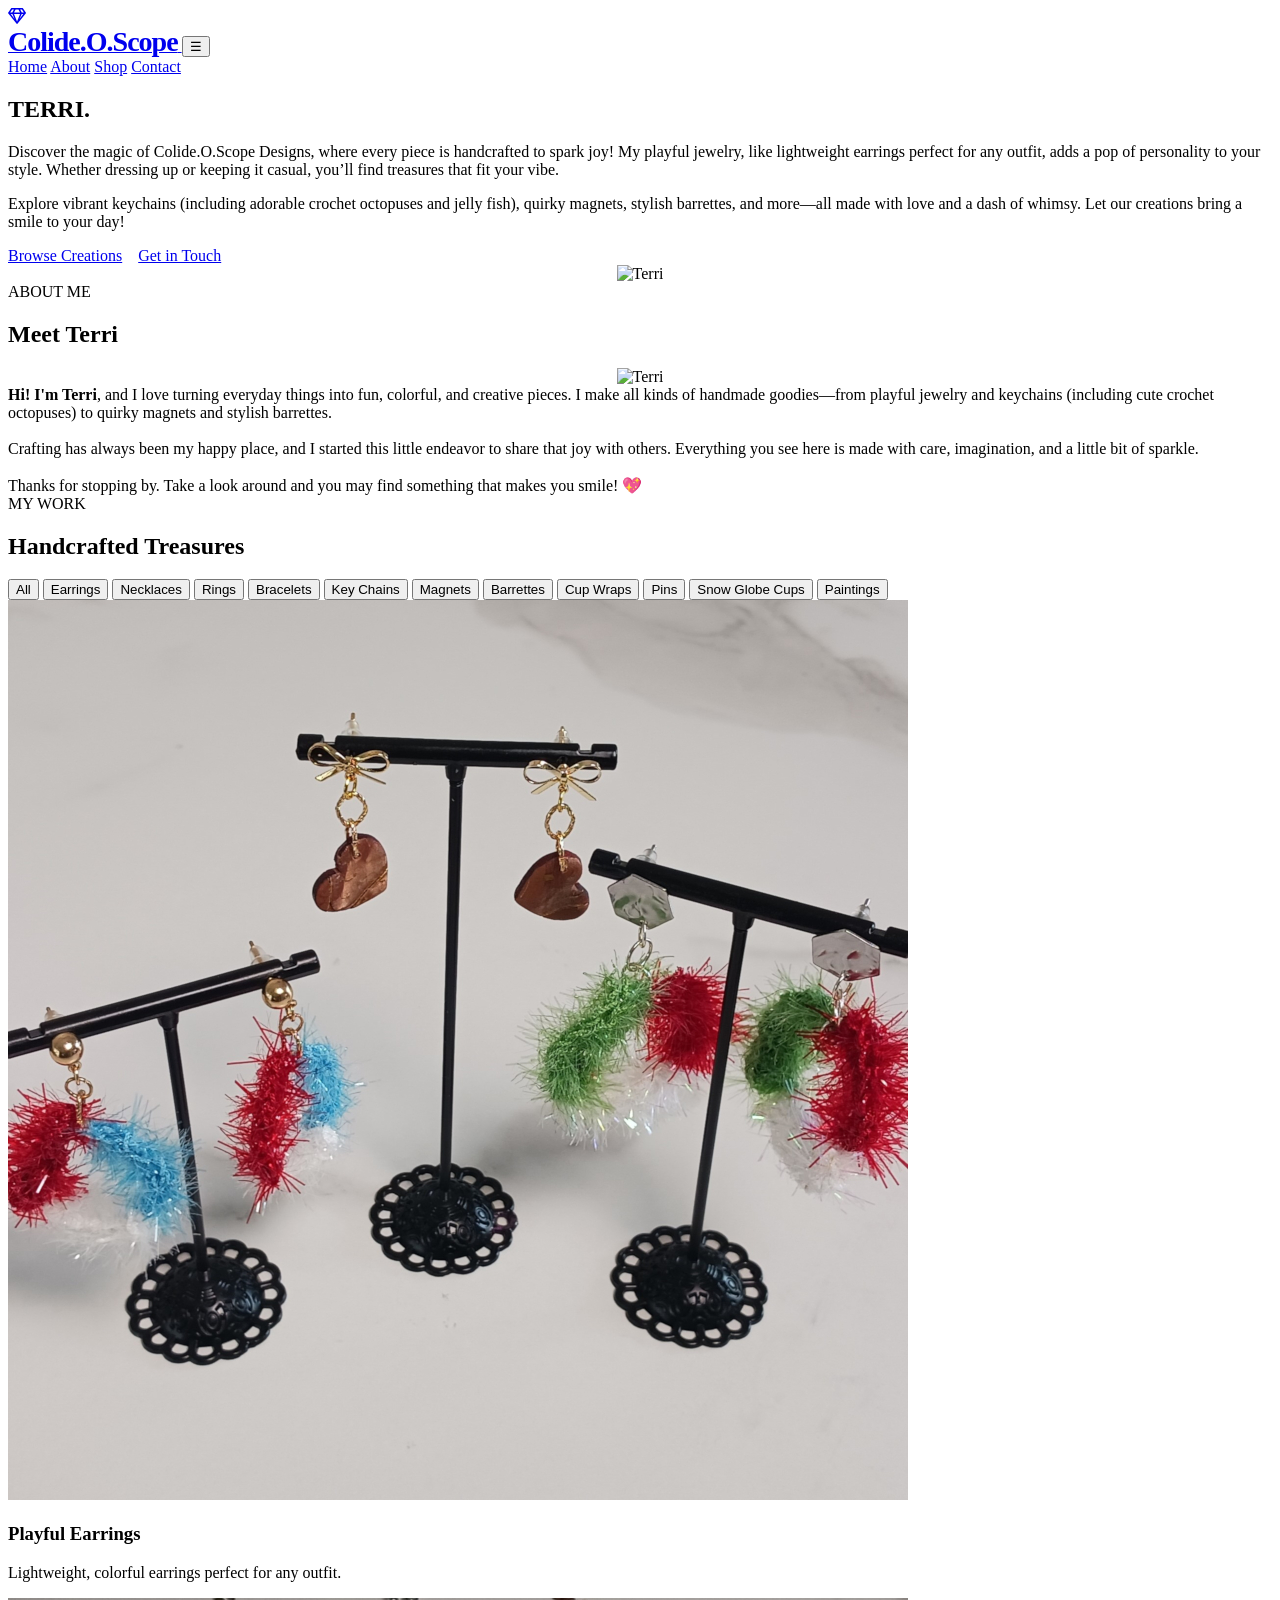
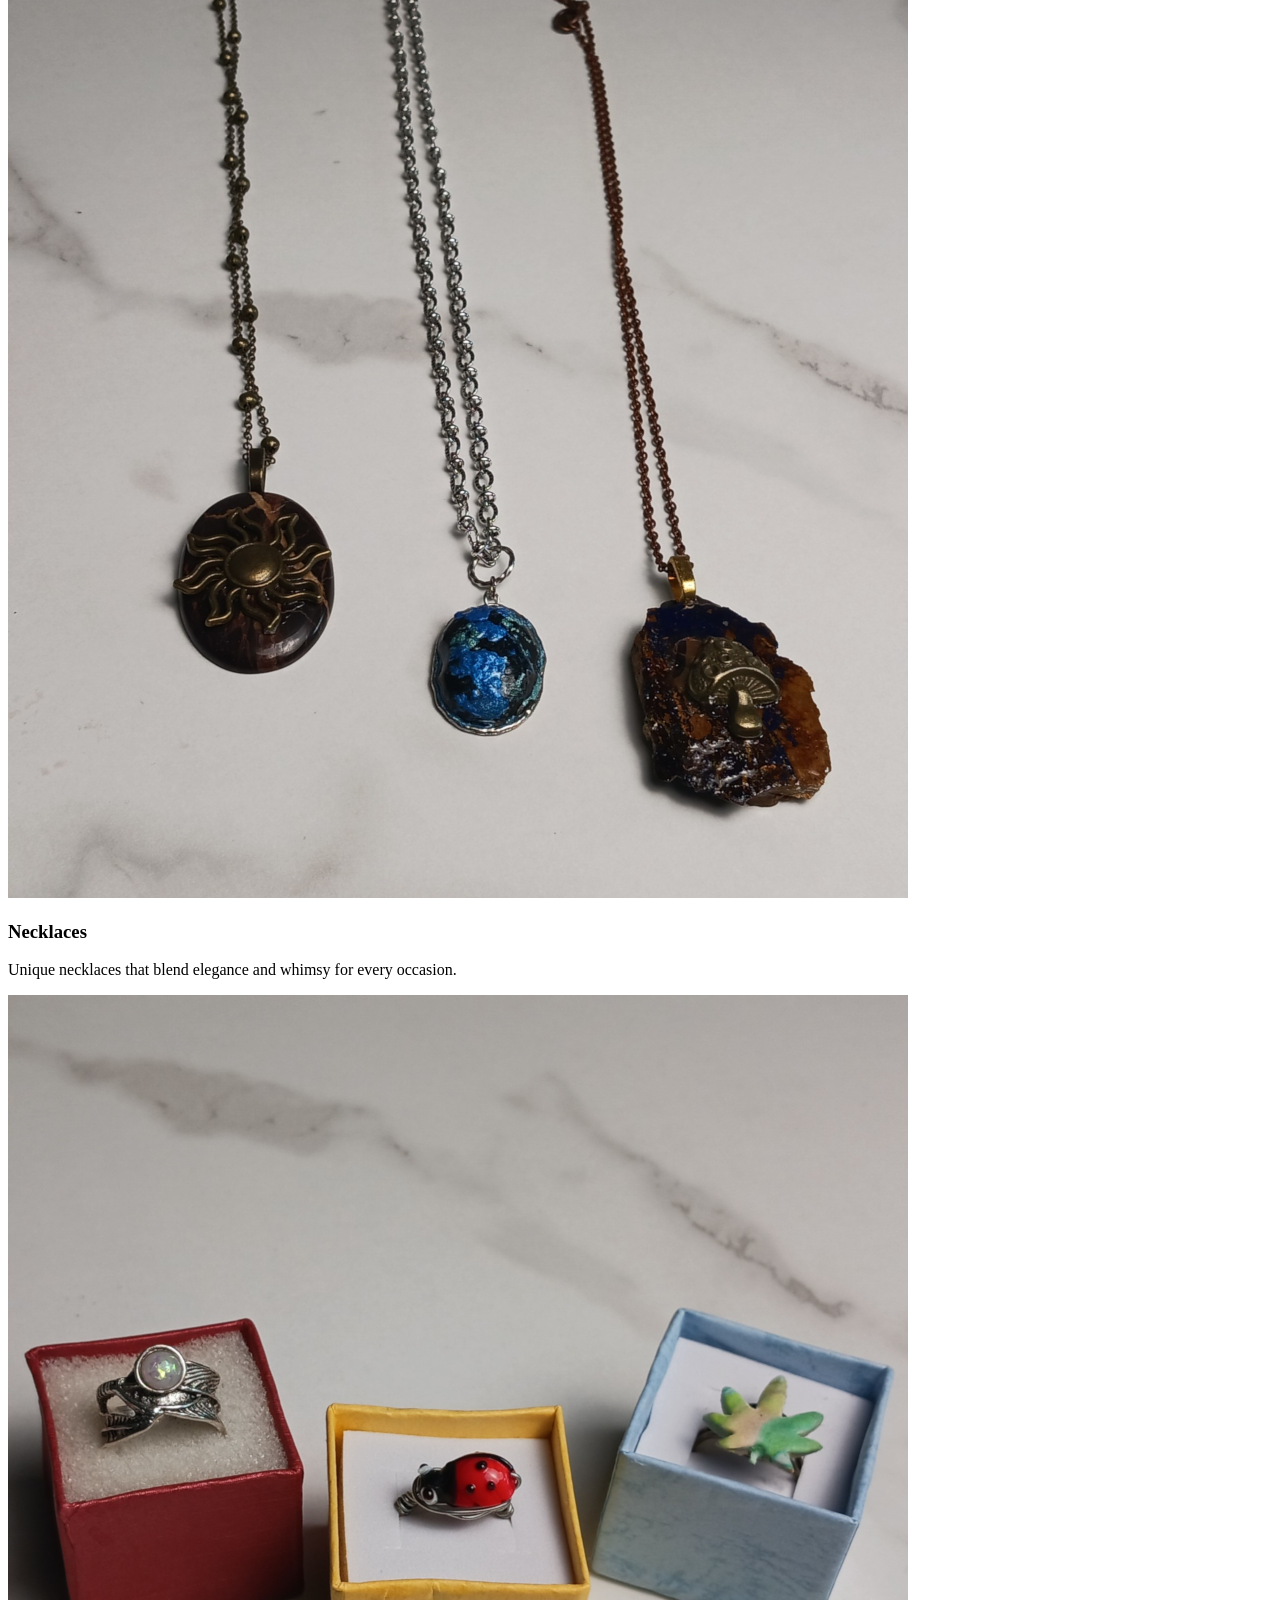
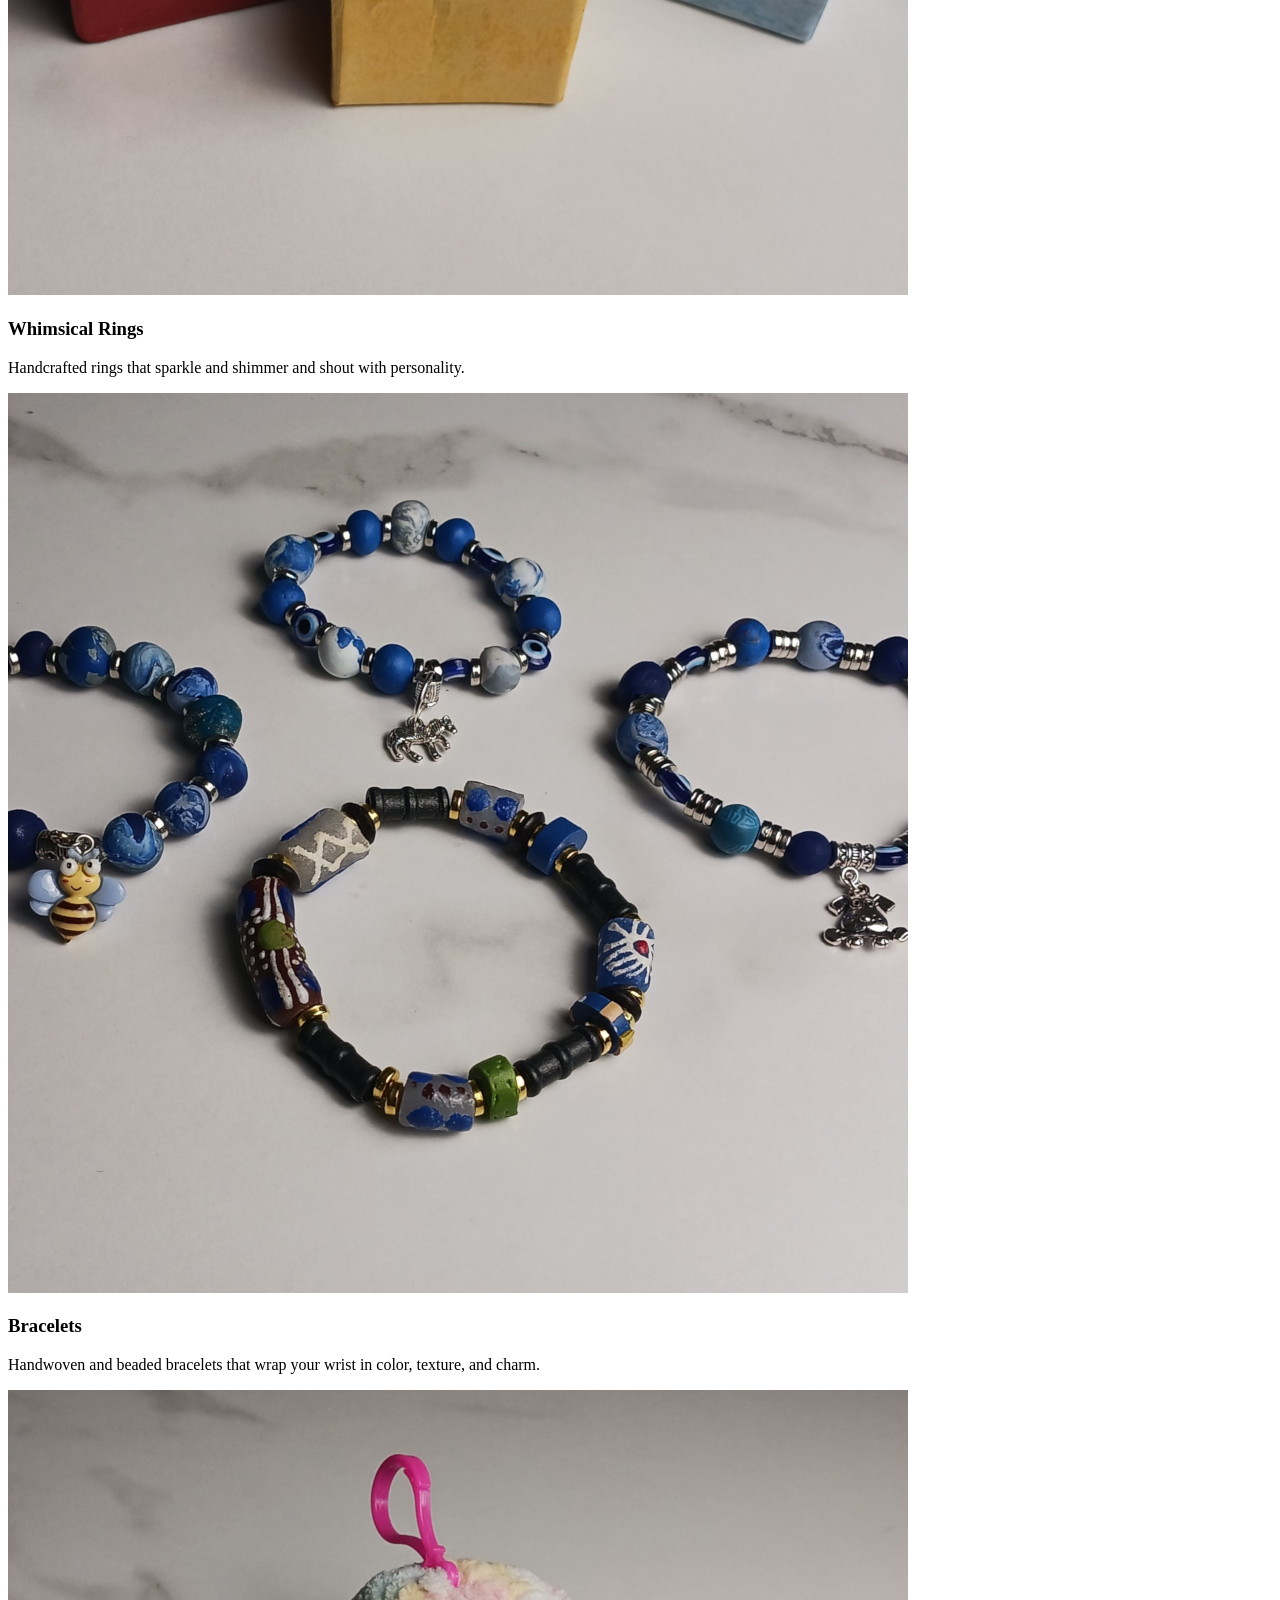
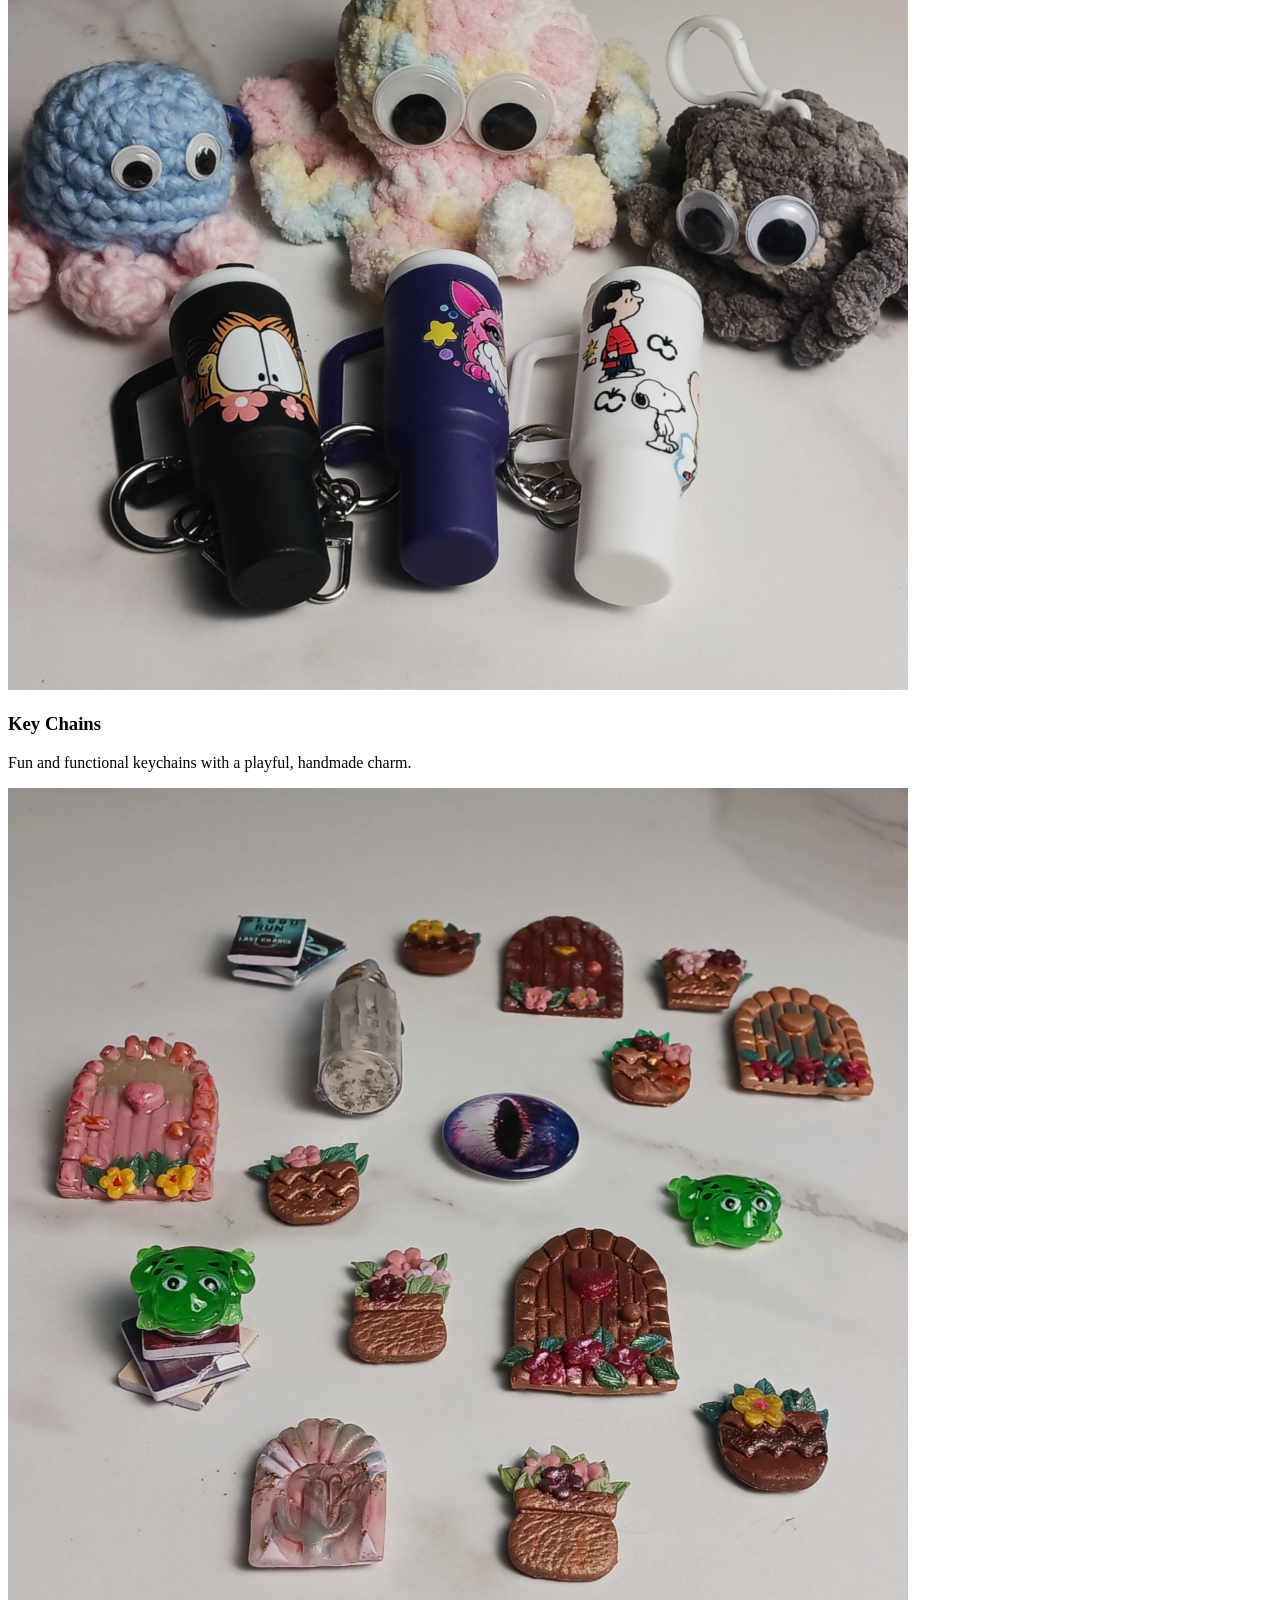
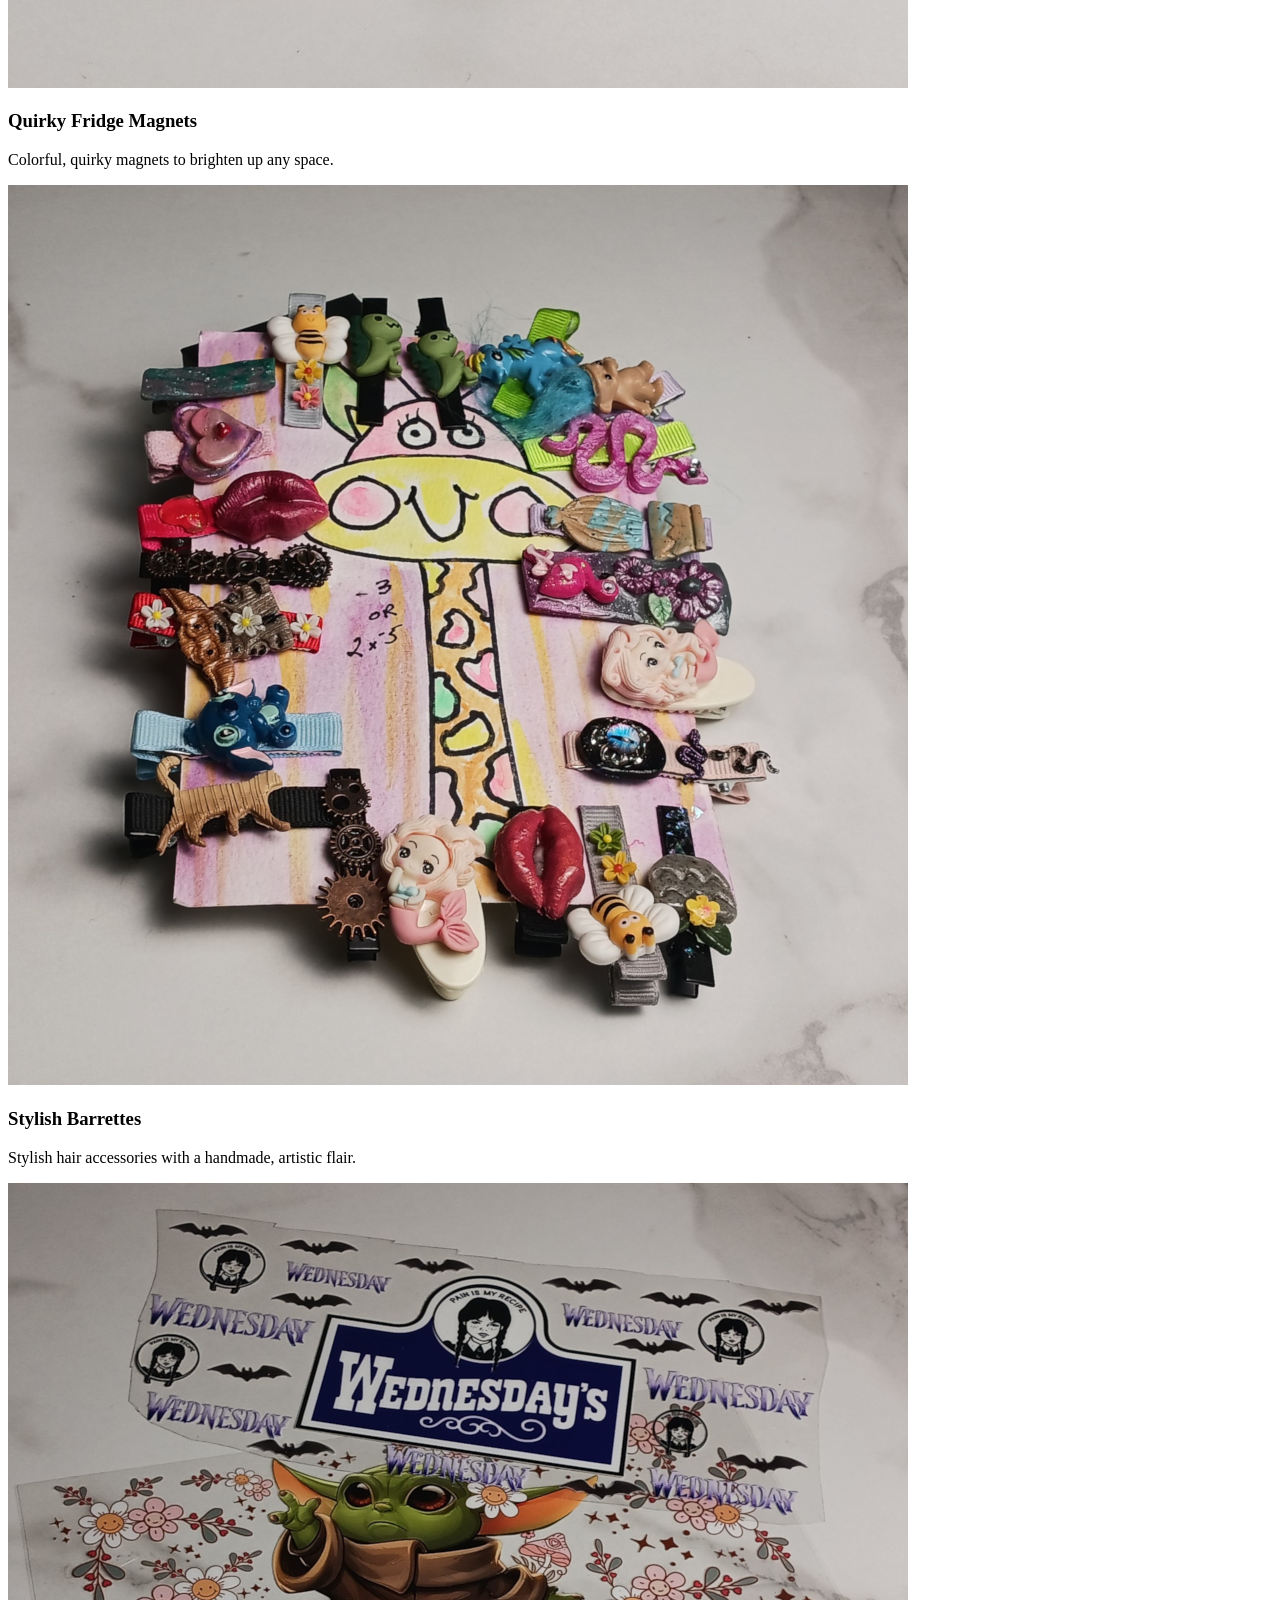
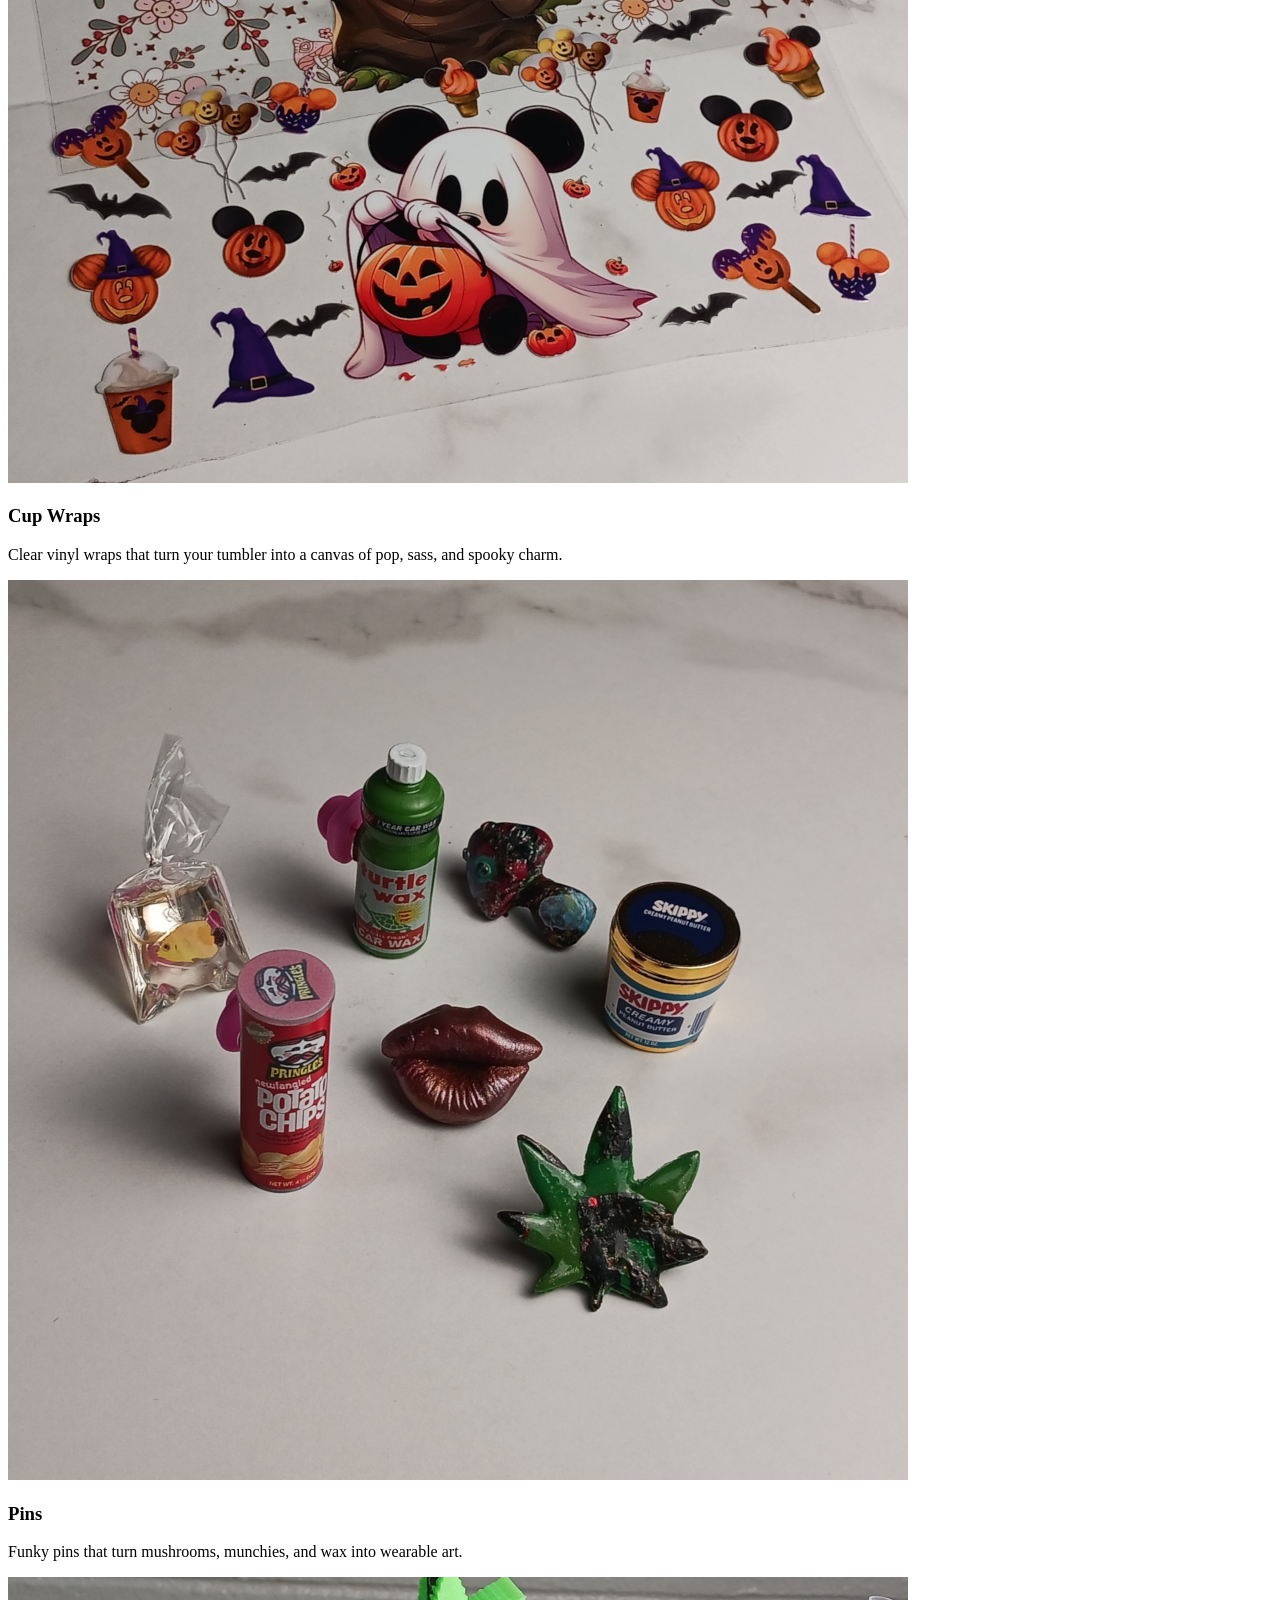
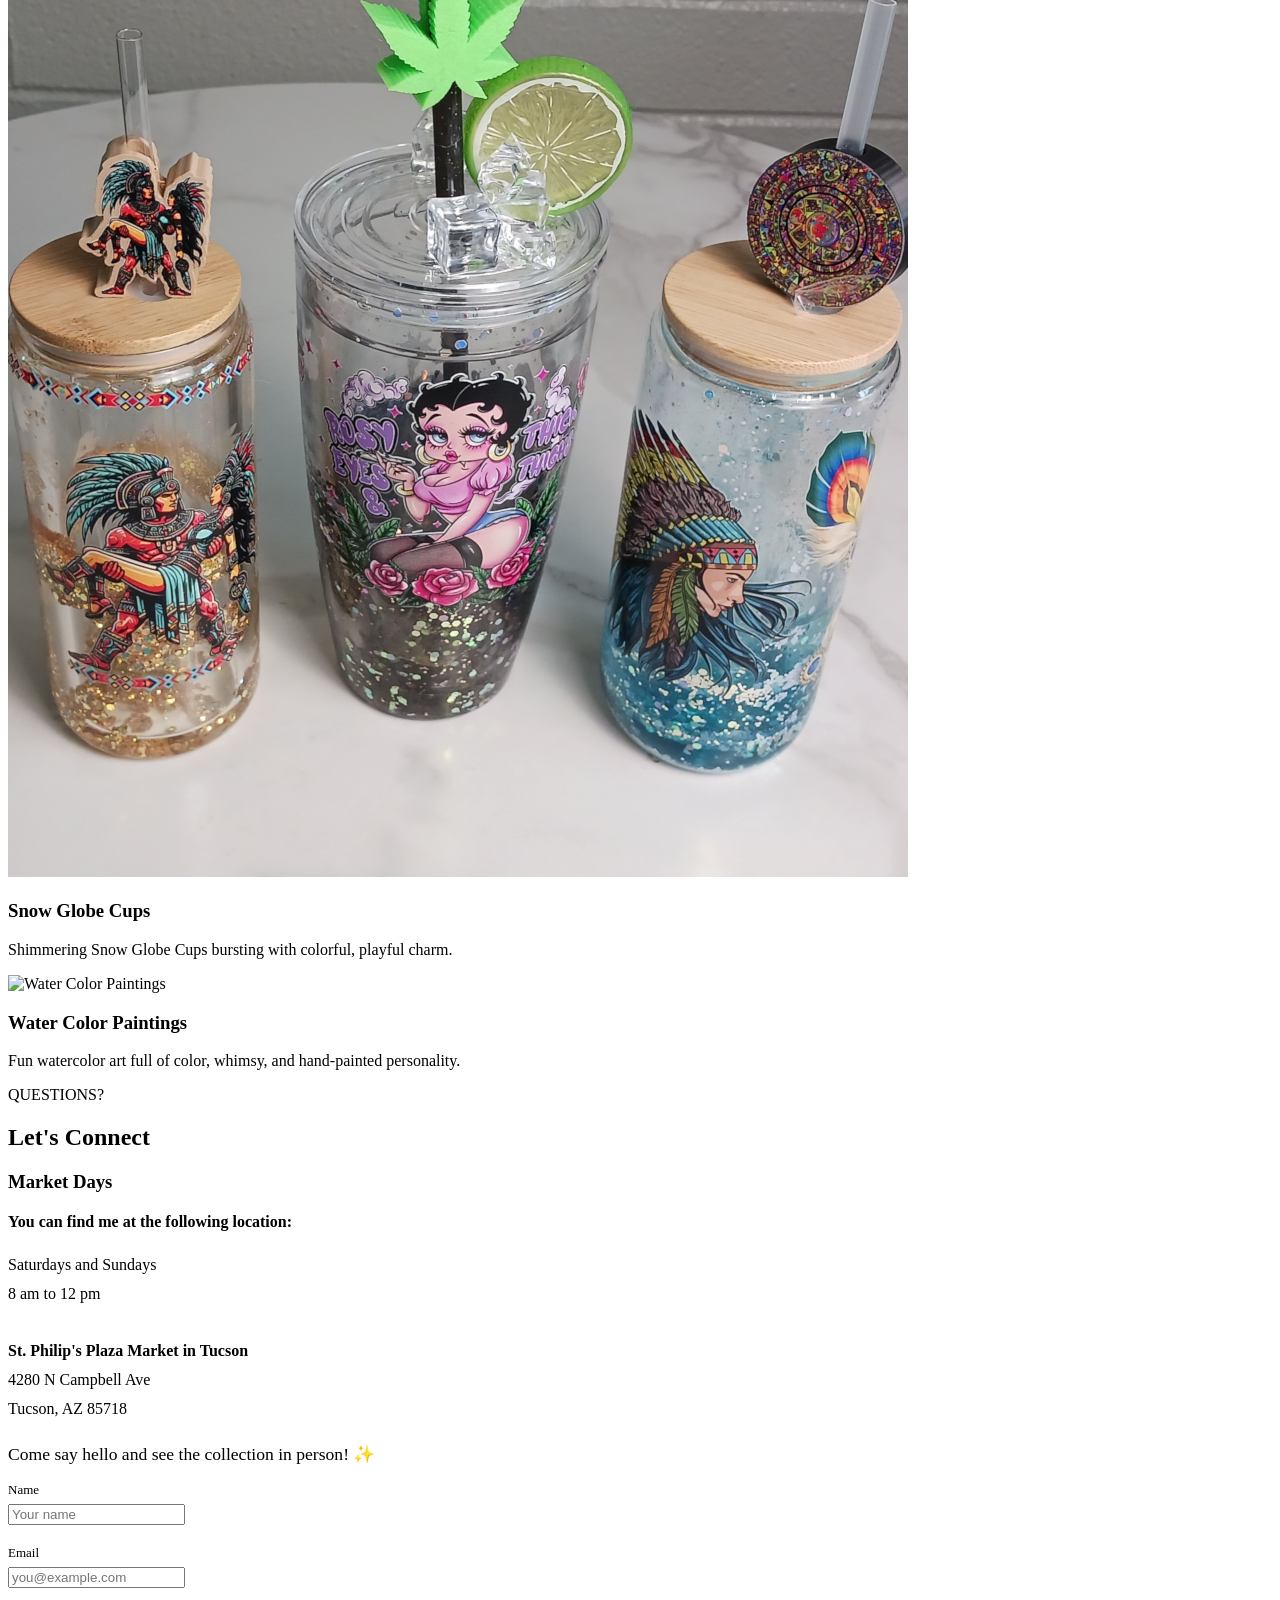
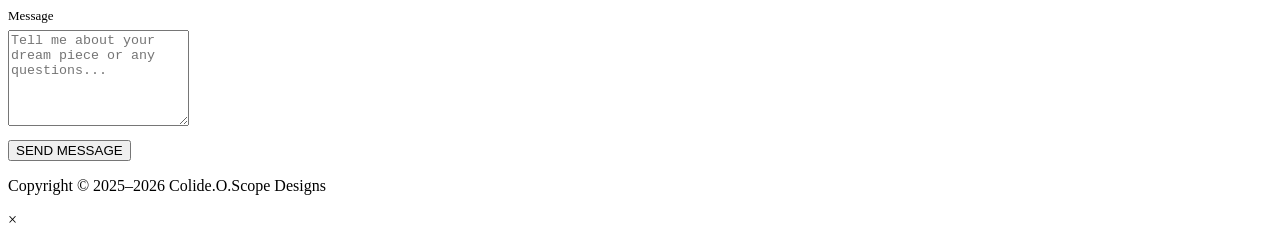
==== test.html @ ea47e7ad "Add files via upload" ====
<!DOCTYPE html>
<html lang="en">
<head>
    <meta charset="UTF-8">
    <meta name="viewport" content="width=device-width, initial-scale=1.0">
    <title>Colide.O.Scope Designs • Handcrafted with Whimsy</title>
    <link rel="stylesheet" href="https://cdnjs.cloudflare.com/ajax/libs/font-awesome/5.15.4/css/all.min.css">

    <link rel="stylesheet" href="styles.css">

</head>
<body>

    <!-- NAV SECTION (unchanged) -->
    <nav>
        <div class="nav-content container">
            <a href="#" class="logo">
                <div class="brand-mark"><i class="far fa-gem"></i></div>
                <span class="heading-font" style="font-size: 28px; font-weight: 600; letter-spacing: -1px;">Colide.O.Scope</span>
            </a>
			
			<button id="hamburger" class="hamburger">☰</button>
            
            <div class="nav-links">
                <a href="#hero" class="nav-link active" onclick="navigateToSection('hero')">Home</a>
                <a href="#about" class="nav-link" onclick="navigateToSection('about')">About</a>
                <a href="#portfolio" class="nav-link" onclick="navigateToSection('portfolio')">Shop</a>
                <a href="#contact" class="nav-link" onclick="navigateToSection('contact')">Contact</a>
            </div>
        </div>
    </nav>

    <!-- HERO, ABOUT, PORTFOLIO, CONTACT sections are exactly as you provided -->

    <!-- HERO -->
    <section id="hero">
        <div class="container hero-grid">
            <div class="hero-text">
                <h1 class="heading-font">TERRI<span style="color: var(--accent-green);">.</span></h1>
                <p>Discover the magic of Colide.O.Scope Designs, where every piece is handcrafted to spark joy! My playful jewelry, like lightweight earrings perfect for any outfit, adds a pop of personality to your style. Whether dressing up or keeping it casual, you’ll find treasures that fit your vibe.</p>
                
                <p>Explore vibrant keychains (including adorable crochet octopuses and jelly fish), quirky magnets, stylish barrettes, and more—all made with love and a dash of whimsy. Let our creations bring a smile to your day!</p>
                
                <div style="display: flex; gap: 16px; flex-wrap: wrap;">
                    <a href="#portfolio" onclick="navigateToSection('portfolio')" class="btn btn-primary">Browse Creations</a>
                    <a href="#contact" onclick="navigateToSection('contact')" class="btn btn-secondary">Get in Touch</a>
                </div>
            </div>
            
            <div style="text-align: center;">
                <img src="images/Looking-Left.jpg" alt="Terri" class="hero-image">
            </div>
        </div>
    </section>

    <!-- ABOUT -->
    <section id="about">
        <div class="container">
            <div class="section-header">
                <span>ABOUT ME</span>
                <h2 class="heading-font">Meet Terri</h2>
            </div>
            
            <div class="about-grid">
                <div style="text-align: center;">
                    <img src="images/Looking-Right.jpg" alt="Terri" class="about-image">
                </div>
                
                <div class="about-text">
                    <strong>Hi! I'm Terri</strong>, and I love turning everyday things into fun, colorful, and creative pieces. I make all kinds of handmade goodies—from playful jewelry and keychains (including cute crochet octopuses) to quirky magnets and stylish barrettes.<br><br>
                    
                    Crafting has always been my happy place, and I started this little endeavor to share that joy with others. Everything you see here is made with care, imagination, and a little bit of sparkle.<br><br>
                    
                    Thanks for stopping by. Take a look around and you may find something that makes you smile! 💖
                </div>
            </div>
        </div>
    </section>

    <!-- PORTFOLIO -->
    <section id="portfolio">
        <div class="container">
            <div class="section-header text-center">
                <span>MY WORK</span>
                <h2 class="heading-font">Handcrafted Treasures</h2>
            </div>
            
            <div class="filter-buttons">
                <button class="filter-btn active" onclick="filterCategory('all')">All</button>
                <button class="filter-btn" onclick="filterCategory('earrings')">Earrings</button>
                <button class="filter-btn" onclick="filterCategory('necklaces')">Necklaces</button>
                <button class="filter-btn" onclick="filterCategory('rings')">Rings</button>
                <button class="filter-btn" onclick="filterCategory('bracelets')">Bracelets</button>
                <button class="filter-btn" onclick="filterCategory('key-chains')">Key Chains</button>
				<span class="filter-break"></span>
                <button class="filter-btn" onclick="filterCategory('magnets')">Magnets</button>
                <button class="filter-btn" onclick="filterCategory('barrettes')">Barrettes</button>
                <button class="filter-btn" onclick="filterCategory('cup-wraps')">Cup Wraps</button>
                <button class="filter-btn" onclick="filterCategory('pins')">Pins</button>
                <button class="filter-btn" onclick="filterCategory('snow-globe-cups')">Snow Globe Cups</button>
				<button class="filter-btn" onclick="filterCategory('paintings')">Paintings</button>
            </div>
            
            <div class="portfolio-grid" id="portfolio-grid"></div>
        </div>
    </section>

    <!-- CONTACT -->
    <section id="contact">
        <div class="container">
            <div class="section-header text-center">
                <span>QUESTIONS?</span>
                <h2 class="heading-font">Let's Connect</h2>
            </div>
            
            <div class="contact-grid">
                <div class="market-info">
                    <h3 style="margin-bottom: 20px; color: var(--accent-brown);">Market Days</h3>
                    <p><strong>You can find me at the following location:</strong></p>
                    <p style="margin: 20px 0; line-height: 1.8;">
                        Saturdays and Sundays<br>
                        8 am to 12 pm<br><br>
                        <strong>St. Philip's Plaza Market in Tucson</strong><br>
                        4280 N Campbell Ave<br>
                        Tucson, AZ 85718
                    </p>
                    <p style="font-size: 1.1rem; color: var(--accent-green);">Come say hello and see the collection in person! ✨</p>
                </div>
                
                <div class="contact-form">
                    <form id="contact-form" action="https://api.web3forms.com/submit" method="POST">
                        <input type="hidden" name="access_key" value="2c6eaea1-f662-497b-b9a8-d9245b387be8">
                        <input type="hidden" name="subject" value="New Message from Colide.O.Scope">
                        <input type="hidden" name="from_name" value="Colide.O.Scope Portfolio">
						<input type="hidden" name="email_format" value="html">
						<input type="hidden" name="email_template" value="box">
						<input type="hidden" name="replyto" value="email">
						<input type="hidden" name="title" value="New Contact Form Message">
						
						<div style="position:absolute; left:-10000px; top:auto; width:1px; height:1px; overflow:hidden;" aria-hidden="true">
						    <label for="botcheck">Leave this field blank</label>
							<input type="text" name="botcheck" id="botcheck" tabindex="-1" autocomplete="off" />
						</div>
                        
                        <div style="margin-bottom: 20px;">
                            <label style="display:block; margin-bottom:6px; font-size:13px; color:var(--text-muted);">Name</label>
                            <input type="text" name="name" placeholder="Your name" required>
                        </div>
                        
                        <div style="margin-bottom: 20px;">
                            <label style="display:block; margin-bottom:6px; font-size:13px; color:var(--text-muted);">Email</label>
                            <input type="email" name="email" placeholder="you@example.com" required>
                        </div>
                        
                        <div style="margin-bottom: 10px;">
                            <label style="display:block; margin-bottom:6px; font-size:13px; color:var(--text-muted);">Message</label>
                            <textarea name="message" placeholder="Tell me about your dream piece or any questions..." rows="6" required></textarea>
                        </div>
                        <div class="h-captcha" data-captcha="true" data-theme="light"></div>
                        <button type="submit" id="submit-btn">SEND MESSAGE</button>
                    </form>
                </div>
            </div>
        </div>
    </section>

    <footer id="footer">
        <p class="copyright">Copyright &copy; 2025–2026 Colide.O.Scope Designs</p>
    </footer>

    <!-- Lightbox -->
    <div id="lightbox">
        <span class="lightbox-close">&times;</span>
        <img id="lightbox-image" src="" alt="">
    </div>

<script>
    function showToast() {
        const toast = document.getElementById('toast');
        toast.style.opacity = '1';

        setTimeout(() => {
            toast.style.opacity = '0';
        }, 3000);
    }
</script>

<script>
document.getElementById('contact-form').addEventListener('submit', async function(e) {
    e.preventDefault(); // stop normal form submission

    const form = e.target;
    const formData = new FormData(form);

    const response = await fetch(form.action, {
        method: 'POST',
        body: formData
    });

    const result = await response.json();

    if (result.success) {
        showToast();   // <-- uses the toast function you kept
        form.reset();  // optional
    } else {
        console.error(result);
        alert("Something went wrong. Please try again.");
    }
});
</script>

<script>
    // Portfolio items
    const products = [
        {
            id: "earrings",
            title: "Playful Earrings",
            desc: "Lightweight, colorful earrings perfect for any outfit.",
            thumb: "images/Earrings-Small.jpg",
            image: "images/Earrings.jpg"
        },

        {
            id: "necklaces",
            title: "Necklaces",
            desc: "Unique necklaces that blend elegance and whimsy for every occasion.",
            thumb: "images/Necklace-Small.jpg",
            image: "images/Necklace.jpg"
        },

        {
            id: "rings",
            title: "Whimsical Rings",
            desc: "Handcrafted rings that sparkle and shimmer and shout with personality.",
            thumb: "images/Rings-Small.jpg",
            image: "images/Rings.jpg"
        },

        {
            id: "bracelets",
            title: "Bracelets",
            desc: "Handwoven and beaded bracelets that wrap your wrist in color, texture, and charm.",
            thumb: "images/Bracelets-Small.jpg",
            image: "images/Bracelets.jpg"
        },

        {
            id: "key-chains",
            title: "Key Chains",
            desc: "Fun and functional keychains with a playful, handmade charm.",
            thumb: "images/Key-Chains-Small.jpg",
            image: "images/Key-Chains.jpg"
        },

        {
            id: "magnets",
            title: "Quirky Fridge Magnets",
            desc: "Colorful, quirky magnets to brighten up any space.",
            thumb: "images/Magnets-Small.jpg",
            image: "images/Magnets.jpg"
        },

        {
            id: "barrettes",
            title: "Stylish Barrettes",
            desc: "Stylish hair accessories with a handmade, artistic flair.",
            thumb: "images/Barrettes-Small.jpg",
            image: "images/Barrettes.jpg"
        },

        {
            id: "cup-wraps",
            title: "Cup Wraps",
            desc: "Clear vinyl wraps that turn your tumbler into a canvas of pop, sass, and spooky charm.",
            thumb: "images/Cup-Wraps-Small.jpg",
            image: "images/Cup-Wraps.jpg"
        },

        {
            id: "pins",
            title: "Pins",
            desc: "Funky pins that turn mushrooms, munchies, and wax into wearable art.",
            thumb: "images/Pins-Small.jpg",
            image: "images/Pins.jpg"
        },

        {
            id: "snow-globe-cups",
            title: "Snow Globe Cups",
            desc: "Shimmering Snow Globe Cups bursting with colorful, playful charm.",
            thumb: "images/Snow-Globe-Cups-Small.jpg",
            image: "images/Snow-Globe-Cups.jpg"
        },

        {
            id: "paintings",
            title: "Water Color Paintings",
            desc: "Fun watercolor art full of color, whimsy, and hand‑painted personality.",
            thumb: "images/Water-Color1-Small.jpg",
            image: "images/Water-Color1.jpg"
        },

        {
            id: "paintings",
            title: "Water Color Paintings",
            desc: "Fun watercolor art full of color, whimsy, and hand‑painted personality.",
            thumb: "images/Water-Color2-Small.jpg",
            image: "images/Water-Color2.jpg"
        },

        {
            id: "paintings",
            title: "Water Color Paintings",
            desc: "Fun watercolor art full of color, whimsy, and hand‑painted personality.",
            thumb: "images/Water-Color3-Small.jpg",
            image: "images/Water-Color3.jpg"
        },

        {
            id: "paintings",
            title: "Water Color Paintings",
            desc: "Fun watercolor art full of color, whimsy, and hand‑painted personality.",
            thumb: "images/Water-Color4-Small.jpg",
            image: "images/Water-Color4.jpg"
        },

        {
            id: "paintings",
            title: "Water Color Paintings",
            desc: "Fun watercolor art full of color, whimsy, and hand‑painted personality.",
            thumb: "images/Water-Color5-Small.jpg",
            image: "images/Water-Color5.jpg"
        },

        {
            id: "paintings",
            title: "Water Color Paintings",
            desc: "Fun watercolor art full of color, whimsy, and hand‑painted personality.",
            thumb: "images/Water-Color6-Small.jpg",
            image: "images/Water-Color6.jpg"
        },

        {
            id: "paintings",
            title: "Water Color Paintings",
            desc: "Fun watercolor art full of color, whimsy, and hand‑painted personality.",
            thumb: "images/Water-Color7-Small.jpg",
            image: "images/Water-Color7.jpg"
        }
    ];

    function getFeaturedProducts() {
        const featured = {};
        products.forEach(product => {
            if (!featured[product.id]) {
                featured[product.id] = product;
            }
        });
        return Object.values(featured);
    }

    function createCard(product) {
        const card = document.createElement('div');
        card.className = 'portfolio-card';
        card.setAttribute('data-category', product.id);
        card.innerHTML = `
            <div class="card-image">
                <img src="${product.thumb}" 
                     alt="${product.title}" 
                     class="product-img"
                     data-full="${product.image}">
            </div>
            <div class="card-content">
                <h3>${product.title}</h3>
                <p>${product.desc}</p>
            </div>
        `;
        return card;
    }

    function renderPortfolio(filtered) {
        const grid = document.getElementById('portfolio-grid');
        grid.innerHTML = '';
        
        filtered.forEach((product, i) => {
            const card = createCard(product);
            grid.appendChild(card);
            
            // Fade in
            setTimeout(() => {
                card.style.opacity = "1";
            }, i * 70);
        });

        // Lightbox
        document.querySelectorAll('.product-img').forEach(img => {
            img.addEventListener('click', () => openLightbox(img.getAttribute('data-full')));
        });
    }

    function openLightbox(fullSrc) {
        const lightbox = document.getElementById('lightbox');
        const lightboxImg = document.getElementById('lightbox-image');
        
        lightboxImg.style.opacity = '0';
        lightboxImg.src = '';
        lightbox.classList.add('active');

        const tempImg = new Image();
        tempImg.onload = () => {
            lightboxImg.src = fullSrc;
            lightboxImg.style.opacity = '1';
        };
        tempImg.src = fullSrc;
    }

    function filterCategory(cat) {
        document.querySelectorAll('.filter-btn').forEach(btn => {
            btn.classList.toggle('active', 
                (cat === 'all' && btn.textContent === 'All') || 
                btn.getAttribute('onclick').includes(cat)
            );
        });
        
        if (cat === 'all') {
            renderPortfolio(getFeaturedProducts());
        } else {
            renderPortfolio(products.filter(p => p.id === cat));
        }
    }

    // === YOUR ORIGINAL NAVIGATE FUNCTION (restored) ===
    function navigateToSection(id) {
        const el = document.getElementById(id);
        if (el) {
            const offset = 85;                    // You can change this number
            const topPos = el.getBoundingClientRect().top + window.scrollY - offset;
            window.scrollTo({ top: topPos, behavior: "smooth" });
        }
    }

    function updateActiveNav() {
        const sections = ['hero','about','portfolio','contact'];
        let current = 'hero';
        sections.forEach(id => {
            const sec = document.getElementById(id);
            if (!sec) return;
            const rect = sec.getBoundingClientRect();
            if (rect.top <= 180 && rect.bottom >= 180) current = id;
        });
        document.querySelectorAll('.nav-link').forEach(link => {
            link.classList.toggle('active', link.getAttribute('href') === `#${current}`);
        });
    }

    function closeLightbox() {
        document.getElementById('lightbox').classList.remove('active');
    }

    // Initialize
    window.onload = () => {
        renderPortfolio(getFeaturedProducts());
        window.addEventListener('scroll', updateActiveNav);
        setTimeout(updateActiveNav, 300);

        document.querySelector('.lightbox-close').addEventListener('click', closeLightbox);
        document.getElementById('lightbox').addEventListener('click', function(e) {
            if (e.target.id === 'lightbox') closeLightbox();
        });
        document.addEventListener('keydown', function(e) {
            if (e.key === "Escape") closeLightbox();
        });
    };

const hamburger = document.getElementById('hamburger');
const navLinks = document.querySelector('.nav-links');

hamburger.addEventListener('click', () => {
    navLinks.classList.toggle('open');
});

document.querySelectorAll('.nav-links a').forEach(link => {
    link.addEventListener('click', () => {
        navLinks.classList.remove('open');
    });
});

</script>

<div id="toast" style="position: fixed; bottom: 30px; left: 50%; transform: translateX(-50%); background: #333; color: #fff; padding: 14px 22px; border-radius: 6px; font-size: 15px; opacity: 0; pointer-events: none; transition: opacity 0.4s ease; z-index: 9999;">Thank you — your message has been sent.</div>

</body>
</html>
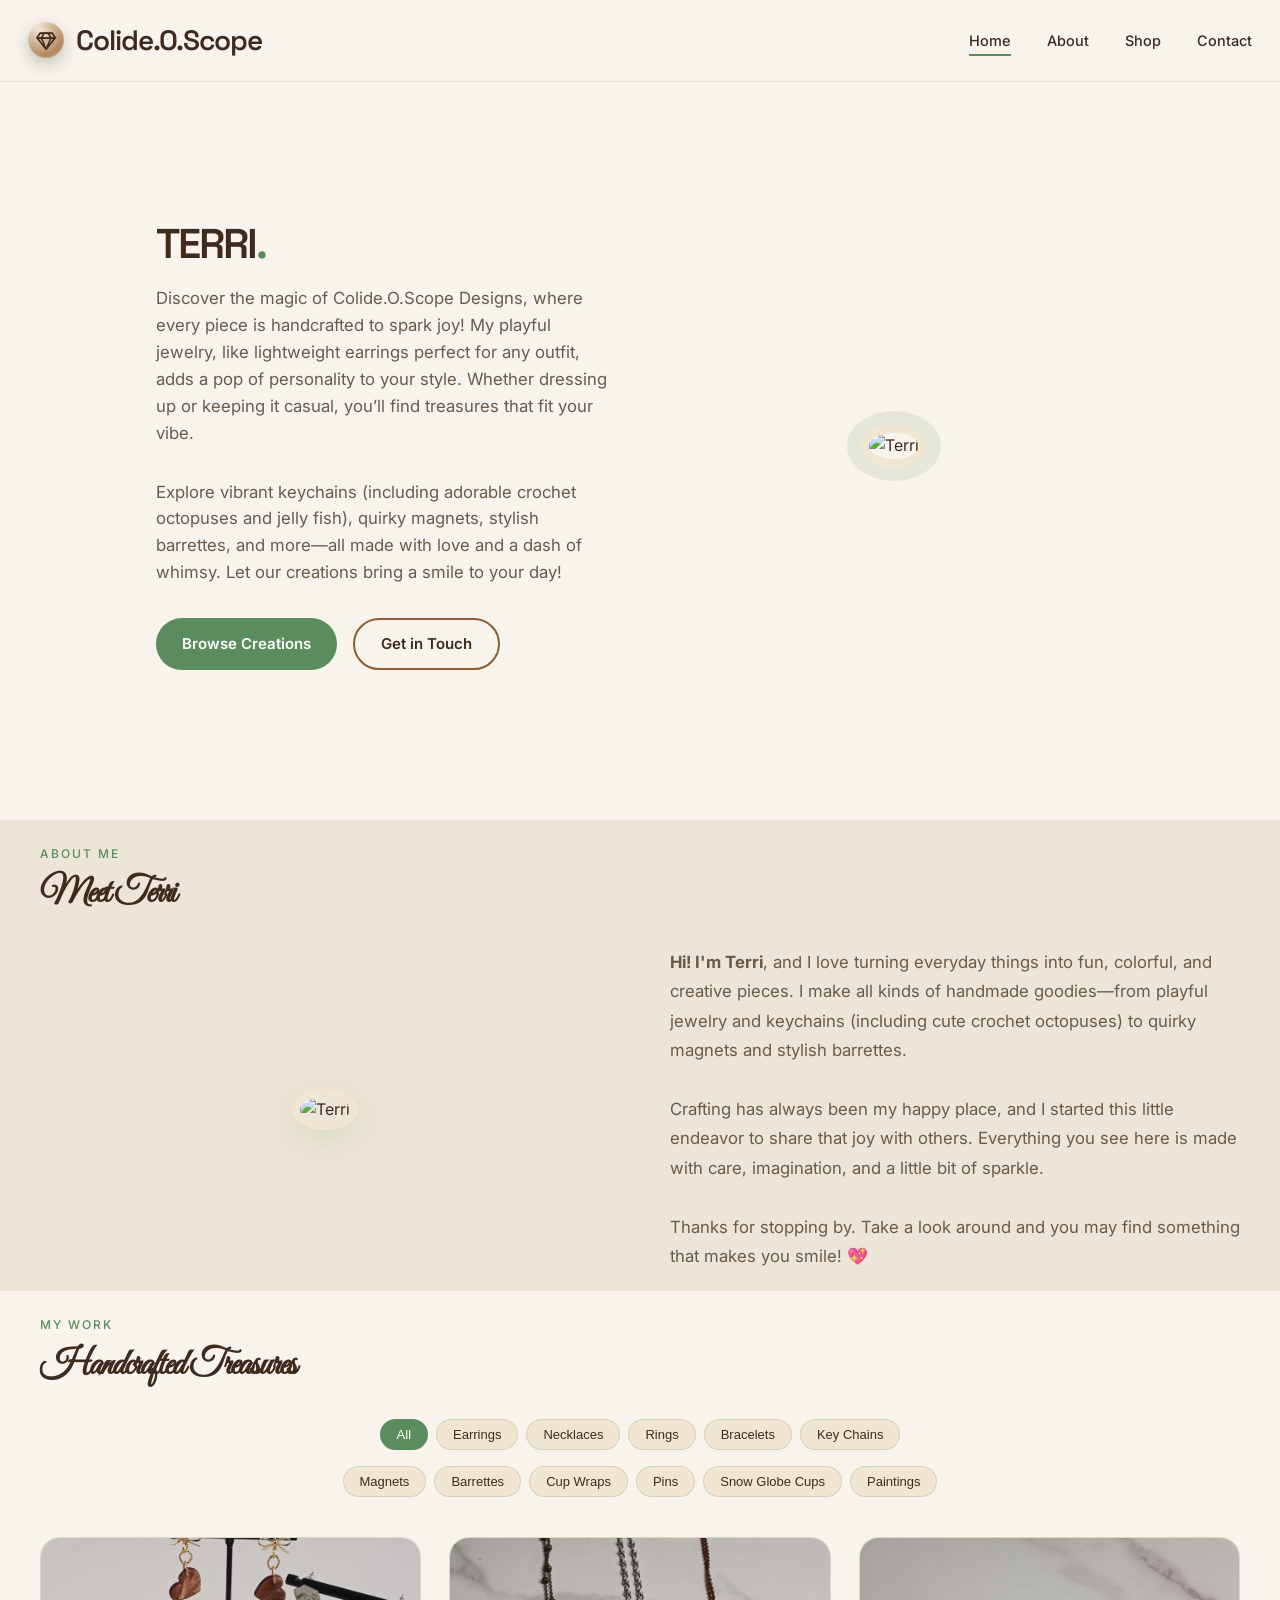
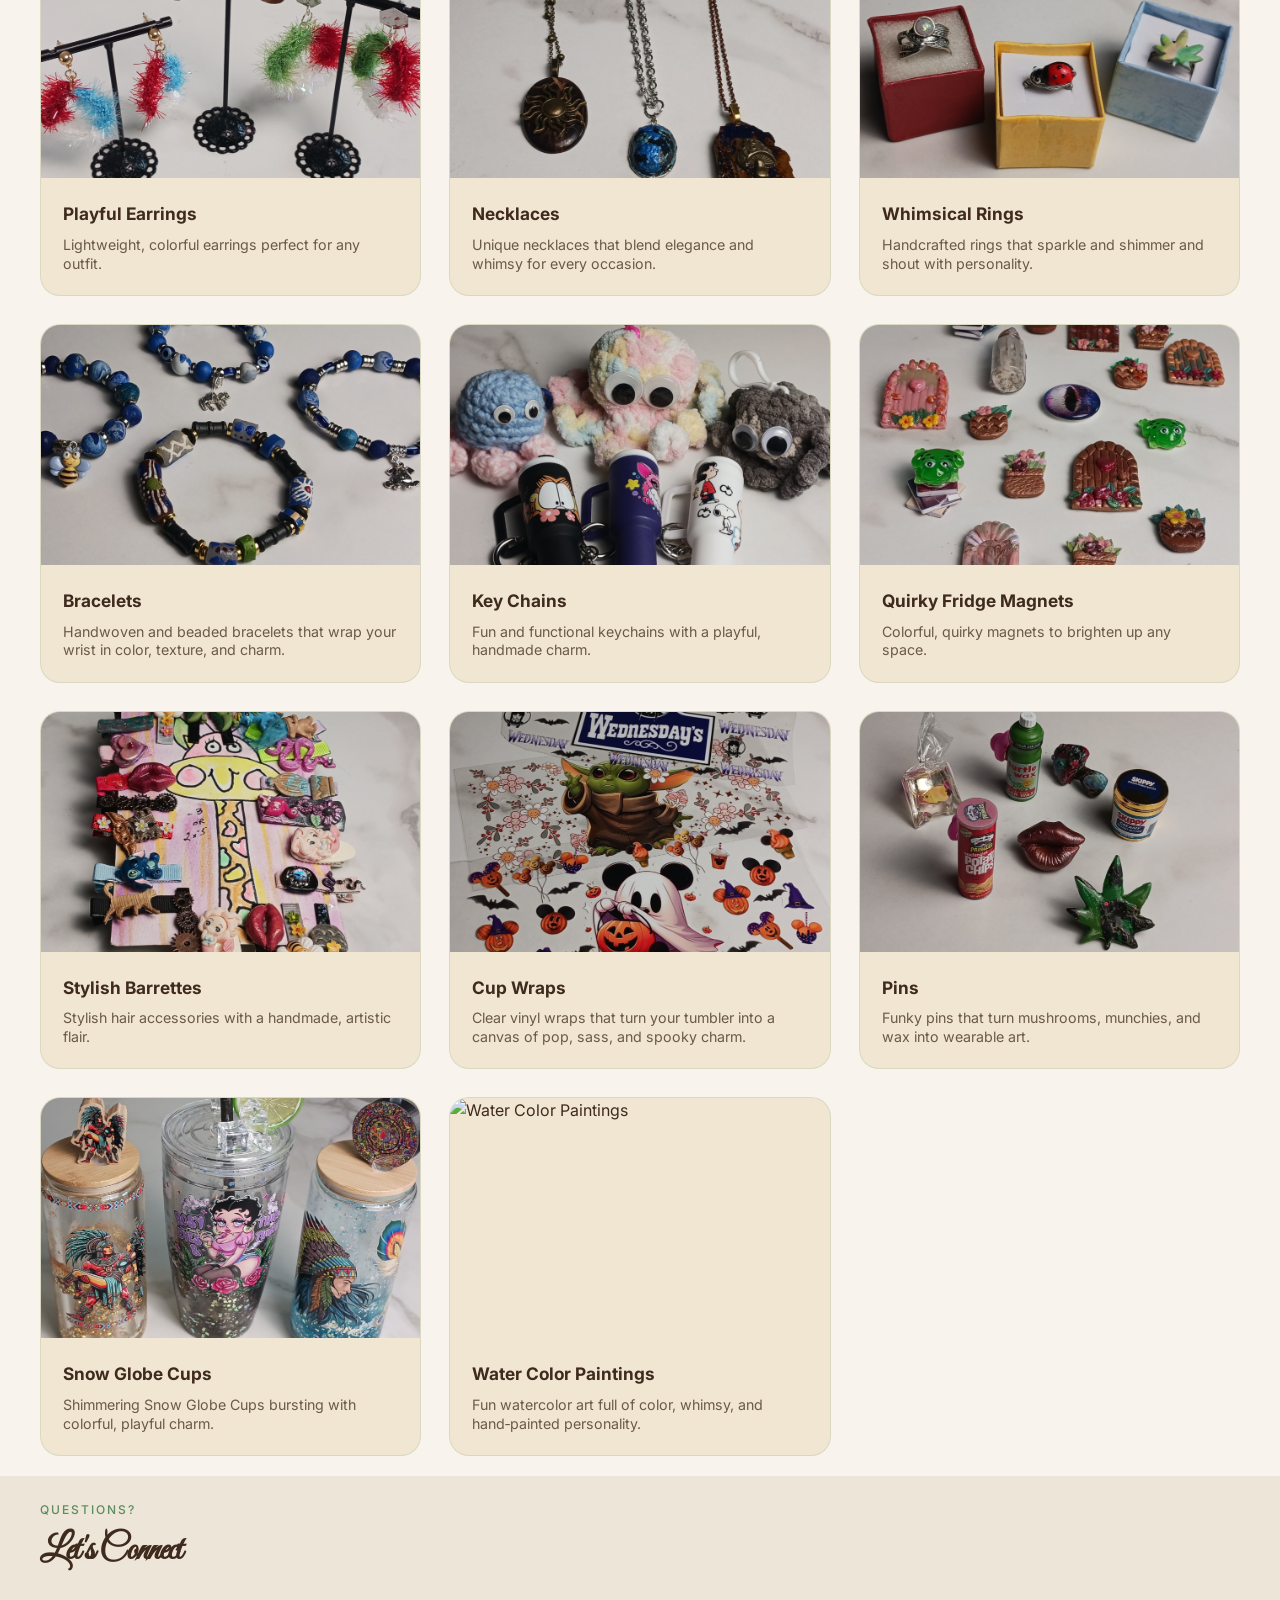
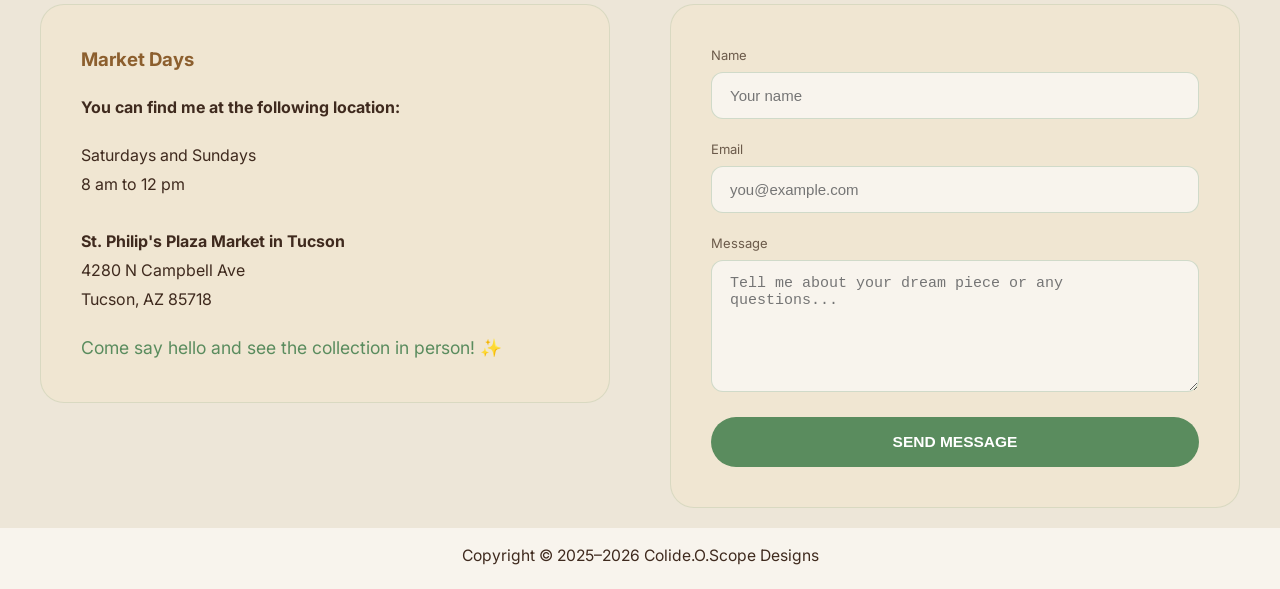
==== commit a2aba6d7: "Add files via upload" ====
--- a/test.html
+++ b/test.html
@@ -6,7 +6,7 @@
     <title>Colide.O.Scope Designs • Handcrafted with Whimsy</title>
     <link rel="stylesheet" href="https://cdnjs.cloudflare.com/ajax/libs/font-awesome/5.15.4/css/all.min.css">
 
-    <link rel="stylesheet" href="styles.css">
+    <link rel="stylesheet" href="test-styles.css">
 
 </head>
 <body>
--- a/test-styles.css
+++ b/test-styles.css
@@ -0,0 +1,625 @@
+        @import url('https://fonts.googleapis.com/css2?family=Inter:wght@400;500;600&family=Space+Grotesk:wght@500;600&display=swap');
+		@import url('https://fonts.googleapis.com/css2?family=Great+Vibes&display=swap');
+        
+        :root {
+            --bg: #f8f4ed;
+            --card: #f0e6d2;
+            --accent-green: #5a8c5e;
+            --accent-brown: #8c5f2e;
+            --text: #3f2a1e;
+            --text-muted: #6b5a4a;
+        }
+
+        * { margin: 0; padding: 0; box-sizing: border-box; }
+
+        html { scroll-behavior: smooth; }
+
+        body {
+            font-family: 'Inter', system-ui, sans-serif;
+            background: var(--bg);
+            color: var(--text);
+            line-height: 1.6;
+            overflow-x: hidden;
+        }
+
+        .heading-font {
+            font-family: 'Space Grotesk', sans-serif;
+        }
+
+        .container {
+            max-width: 1280px;
+            margin: 0 auto;
+            padding: 0 40px;
+        }
+
+        /* ==================== Your Original Styles (unchanged) ==================== */
+        nav {
+            position: sticky;
+            top: 0;
+            z-index: 50;
+            background: rgba(248, 244, 237, 0.96);
+            backdrop-filter: blur(12px);
+            border-bottom: 1px solid rgba(90, 140, 94, 0.15);
+        }
+
+        .nav-content {
+            display: flex;
+            align-items: center;
+            justify-content: space-between;
+            padding: 18px 28px;
+        }
+
+        .logo {
+            display: flex;
+            align-items: center;
+            gap: 12px;
+            text-decoration: none;
+            color: var(--text);
+        }
+
+        .brand-mark {
+            width: 36px;
+            height: 36px;
+            border-radius: 50%;
+            display: flex;
+            align-items: center;
+            justify-content: center;
+            background: radial-gradient(circle at 30% 20%, #f3e9d9, #b58a63 70%);
+            box-shadow: inset 0 0 0 1px rgba(255, 255, 255, 0.18), 0 6px 16px rgba(0, 0, 0, 0.22);
+            font-size: 18px; /* controls icon size */
+            color: #3f2a1e;
+            position: relative;
+            top: -0.5px;
+                }
+
+        .brand-mark .fa-gem {
+            position: relative;
+            top: 1.5px; /* adjust to taste */
+        }
+
+        /* Inner artisan ring stays the same */
+        .brand-mark::before {
+            content: "";
+            position: absolute;
+            width: 72%;
+            height: 72%;
+            border-radius: 50%;
+            border: 1px solid rgba(80, 60, 40, 0.10);
+        }
+
+        /* Make the gem icon behave like a centered glyph */
+        .brand-mark .fa-gem {
+            font-size: 18px; /* match your previous letter size */
+            line-height: 1;
+        }
+
+        .nav-links {
+            display: flex;
+            gap: 36px;
+            font-size: 14.5px;
+            font-weight: 500;
+        }
+
+        .nav-link {
+            color: var(--text);
+            text-decoration: none;
+            position: relative;
+        }
+
+        .nav-link:after {
+            content: '';
+            position: absolute;
+            width: 0;
+            height: 2px;
+            bottom: -4px;
+            left: 0;
+            background: var(--accent-green);
+            transition: width 0.4s ease;
+        }
+
+        .nav-link:hover:after,
+        .nav-link.active:after { width: 100%; }
+
+        .hamburger {
+            display: none;
+            background: none;
+            border: none;
+            font-size: 26px;
+            cursor: pointer;
+            padding: 4px 8px;
+            color: var(--text);
+        }
+
+        @media (max-width: 900px) {
+        .hamburger {
+            display: block;
+        }
+
+        .nav-links {
+            position: absolute;
+            top: 100%;
+            right: 0;
+            background: var(--bg);
+            flex-direction: column;
+            gap: 20px;
+            padding: 20px;
+            width: 140px;
+            display: none;
+            box-shadow: 0 4px 20px rgba(0,0,0,0.15);
+            border-radius: 0 0 0 12px;
+        }
+
+        .nav-links.open {
+            display: flex;
+        }
+    }
+
+        #hero {
+            min-height: 82vh;
+            display: flex;
+            align-items: center;
+            padding-top: 30px;
+            padding-bottom: 40px;
+        }
+
+        .hero-grid {
+            display: grid;
+            grid-template-columns: 1fr 1fr;
+            gap: 48px;
+            align-items: center;
+        }
+
+        .hero-text h1 {
+            font-size: 2.60rem;
+            line-height: 1.05;
+            font-weight: 600;
+            letter-spacing: -2px;
+            margin-bottom: 20px;
+            color: var(--text);
+        }
+
+        .hero-text p {
+            font-size: 1.05rem;
+            color: var(--text-muted);
+            max-width: 460px;
+            margin-bottom: 32px;
+        }
+
+        .btn {
+            padding: 12px 26px;
+            font-size: 15px;
+            font-weight: 600;
+            border-radius: 9999px;
+            cursor: pointer;
+            transition: all 0.3s ease;
+            text-decoration: none;
+            display: inline-flex;
+            align-items: center;
+            justify-content: center;
+        }
+
+        .btn-primary {
+            background: var(--accent-green);
+            color: white;
+        }
+
+        .btn-primary:hover {
+            transform: translateY(-3px);
+            box-shadow: 0 8px 20px rgba(90, 140, 94, 0.3);
+        }
+
+        .btn-secondary {
+            background: transparent;
+            color: var(--text);
+            border: 2px solid var(--accent-brown);
+        }
+
+        .btn-secondary:hover {
+            border-color: var(--accent-green);
+            color: var(--accent-green);
+        }
+
+        .hero-image {
+            width: clamp(220px, 32vw, 340px);
+            height: clamp(220px, 32vw, 340px);
+            border-radius: 50%;
+            object-fit: cover;
+            border: 8px solid #f0e6d2;
+            box-shadow: 0 0 0 14px rgba(90, 140, 94, 0.12);
+        }
+		
+        #hero,
+        #about,
+        #portfolio,
+        #contact {
+            scroll-margin-top: 80px;
+        }
+
+        /* SECTION BASE */
+        section {
+            padding: 20px 0;
+        }
+
+        .section-header {
+            margin-bottom: 25px;
+            margin-top: 0;
+        }
+
+        .section-header span {
+            font-size: 12px;
+            letter-spacing: 2px;
+            text-transform: uppercase;
+            color: var(--accent-green);
+            font-weight: 500;
+            margin-bottom: 6px;
+        }
+
+        .section-header h2 {
+            font-family: 'Great Vibes', cursive;
+			font-size: 2.25rem;
+            font-weight: 600;
+            letter-spacing: -1px;
+            margin-top: 0;
+            color: var(--text);
+        }
+
+        /* ABOUT */
+        #about {
+            background: #ede6d8;
+        }
+
+        .about-grid {
+            display: grid;
+            grid-template-columns: 1fr 1fr;
+            gap: 60px;
+            align-items: center;
+        }
+
+        .about-image {
+            width: clamp(220px, 32vw, 340px);
+            height: clamp(220px, 32vw, 340px);
+            border-radius: 50%;
+            object-fit: cover;
+            border-radius: 50%;
+            border: 8px solid #f0e6d2;
+            box-shadow: 0 10px 30px rgba(90, 140, 94, 0.15);
+        }
+
+        .about-text {
+            font-size: 1.05rem;
+            color: var(--text-muted);
+            line-height: 1.75;
+        }
+
+        /* FILTER BUTTONS */
+        .filter-buttons {
+            display: flex;
+            gap: 8px;
+            flex-wrap: wrap;
+            margin-bottom: 40px;
+            justify-content: center;
+			max-width: 800px;
+			margin-left: auto;
+			margin-right: auto;
+        }
+
+        .filter-break {
+            flex-basis: 100%;
+            height: 0;
+        }
+
+        .filter-btn {
+            padding: 7px 16px;
+            background: var(--card);
+            color: var(--text);
+            border: 1px solid rgba(90, 140, 94, 0.2);
+            border-radius: 9999px;
+            font-size: 13px;
+            cursor: pointer;
+            transition: all 0.3s;
+            white-space: nowrap;
+        }
+
+        .filter-btn.active,
+        .filter-btn:hover {
+            background: var(--accent-green);
+            color: white;
+        }
+
+        /* PORTFOLIO GRID */
+        .portfolio-grid {
+            display: grid;
+            grid-template-columns: repeat(auto-fit, minmax(340px, 1fr));
+            gap: 28px;
+        }
+
+        .portfolio-card {
+            background: var(--card);
+            border-radius: 20px;
+            overflow: hidden;
+            border: 1px solid rgba(90, 140, 94, 0.15);
+            transition: opacity 0.4s ease, transform 0.4s ease;
+            cursor: pointer;
+            opacity: 0;
+        }
+
+        .portfolio-card:hover {
+            transform: translateY(-10px);
+            box-shadow: 0 20px 30px rgba(90, 140, 94, 0.12);
+        }
+
+        .card-image {
+            height: 240px;
+            overflow: hidden;
+        }
+
+        .card-image img {
+            width: 100%;
+            height: 100%;
+            object-fit: cover;
+            transition: transform 0.6s ease;
+        }
+
+        .portfolio-card:hover .card-image img {
+            transform: scale(1.08);
+        }
+
+        .card-content {
+            padding: 22px;
+        }
+
+        .card-content h3 {
+            margin-bottom: 8px;
+            font-size: 1.08rem;
+            color: var(--text);
+        }
+
+        .card-content p {
+            color: var(--text-muted);
+            font-size: 0.89rem;
+            line-height: 1.3;
+        }
+
+        /* CONTACT */
+        #contact {
+            background: #ede6d8;
+        }
+
+        .contact-grid {
+            display: grid;
+            grid-template-columns: 1fr 1fr;
+            gap: 60px;
+            align-items: start;
+        }
+
+        .market-info,
+        .contact-form {
+            background: var(--card);
+            padding: 40px;
+            border-radius: 24px;
+            border: 1px solid rgba(90, 140, 94, 0.15);
+        }
+
+        #contact-form input, #contact-form textarea {
+            width: 100%;
+            padding: 14px 18px;
+            background: #f8f4ed;
+            border: 1px solid rgba(90,140,94,0.25);
+            border-radius: 12px;
+            color: var(--text);
+            font-size: 15px;
+        }
+
+        #contact-form input:focus,
+        #contact-form textarea:focus {
+            outline: none;
+            border: 1px solid var(--accent-brown);
+            box-shadow: 0 0 0 2px var(--accent-brown-transparent);
+        }
+
+        #contact-form button {
+            width: 100%;
+            padding: 16px 32px;
+            background: var(--accent-green);
+            color: white;
+            border: none;
+            border-radius: 9999px;
+            font-size: 15.5px;
+            font-weight: 600;
+            cursor: pointer;
+            transition: all 0.3s ease;
+            margin-top: 8px;
+        }
+
+        /* Lightbox Styles */
+        #lightbox {
+            display: none;
+            position: fixed;
+            top: 0; left: 0; right: 0; bottom: 0;
+            background: rgba(0, 0, 0, 0.92);
+            z-index: 1000;
+            align-items: center;
+            justify-content: center;
+            padding: 20px;
+        }
+        #lightbox.active { display: flex; }
+        #lightbox img {
+            max-width: 100%;
+            max-height: 92vh;
+            border-radius: 12px;
+            box-shadow: 0 10px 40px rgba(0,0,0,0.6);
+        }
+        .lightbox-close {
+            position: absolute;
+            top: 25px;
+            right: 25px;
+            color: white;
+            font-size: 2.5rem;
+            cursor: pointer;
+            z-index: 1001;
+        }
+
+        /* Firefox Scrollbar */
+        html {
+            scrollbar-width: auto; /* auto | thin | none */
+            scrollbar-color: #f0e6d2 var(--bg); /* thumb track */
+        }
+
+        /* Custom Scrollbar (WebKit Browsers) */
+        ::-webkit-scrollbar {
+            width: 10px;
+        }
+
+        ::-webkit-scrollbar-track {
+            background: var(--bg);
+        }
+
+        ::-webkit-scrollbar-thumb {
+            background: #f0e6d2;
+            border-radius: 10px;
+            box-shadow: inset 0 0 0 2px var(--bg);
+        }
+
+        ::-webkit-scrollbar-thumb:hover {
+            background: #e8dcc8; /* a smidge darker for hover */
+        }
+
+        /* RESPONSIVE Styles */
+        @media (max-width: 1100px) {
+        .container {
+            padding: 0 24px;
+        }
+
+        nav .nav-content {
+            padding: 18px 28px;
+        }
+
+        .nav-links {
+            gap: 24px;
+            font-size: 14px;
+        }
+    }
+
+        @media (max-width: 900px) {
+        .hero-grid {
+            grid-template-columns: 1fr;
+            text-align: center;
+            gap: 32px;
+        }
+
+        /* Move hero image above text */
+        .hero-grid > div:last-child {
+            order: -1;
+            margin-bottom: 20px;
+        }
+
+        .hero-text h1 {
+            font-size: 2.6rem;
+            letter-spacing: -1px;
+        }
+
+        .hero-text p {
+            margin: 0 auto 24px auto;
+            font-size: 1.15rem;
+            max-width: 500px;
+        }
+
+        .hero-text div {
+            justify-content: center;
+        }
+    }
+
+        @media (max-width: 900px) {
+
+        /* Collapse the about grid */
+        .about-grid {
+            display: grid;
+            grid-template-columns: 1fr;
+            gap: 32px;
+            text-align: center;
+        }
+
+        /* Scale the Great Vibes heading */
+        .section-header h2 {
+            font-size: 2.2rem;
+        }
+
+        /* Improve readability */
+        .about-text {
+            font-size: 1.1rem;
+            padding: 0 10px;
+        }
+
+        /* Prevent smashing into the next section */
+        #about {
+            margin-bottom: 60px;
+        }
+    }
+
+        @media (max-width: 800px) {
+        .portfolio-grid {
+            grid-template-columns: 1fr;
+            gap: 22px;
+        }
+
+        .filter-buttons {
+            gap: 8px;
+            flex-wrap: wrap;
+			max-width: 600px;
+			margin-left: auto;
+			margin-right: auto;
+        }
+
+        .filter-btn {
+            padding: 8px 18px;
+            font-size: 13px;
+        }
+    }
+
+        @media (max-width: 900px) {
+
+        /* Collapse the contact grid */
+        .contact-grid {
+            display: grid;
+            grid-template-columns: 1fr;
+            gap: 40px;
+            text-align: center;
+        }
+
+        /* Market info spacing */
+        .market-info {
+            padding: 0 10px;
+        }
+
+        /* Contact form layout */
+        .contact-form {
+            padding: 24px;
+            margin: 0 auto;
+            max-width: 500px;
+        }
+
+        /* Prevent smashing into About section */
+        #contact {
+            padding-top: 40px;
+        }
+    }
+
+        /* Your original rules — still needed */
+        @media (max-width: 700px) {
+        .contact-form {
+            padding: 28px;
+        }
+
+        #contact-form button {
+            padding: 14px 24px;
+            font-size: 14.5px;
+        }
+    }
+
+        .copyright {
+            text-align: center;
+            font-size: 0.98rem;
+            color: var(--text);
+            border: 0px solid black;
+            padding: 15px;
+        }
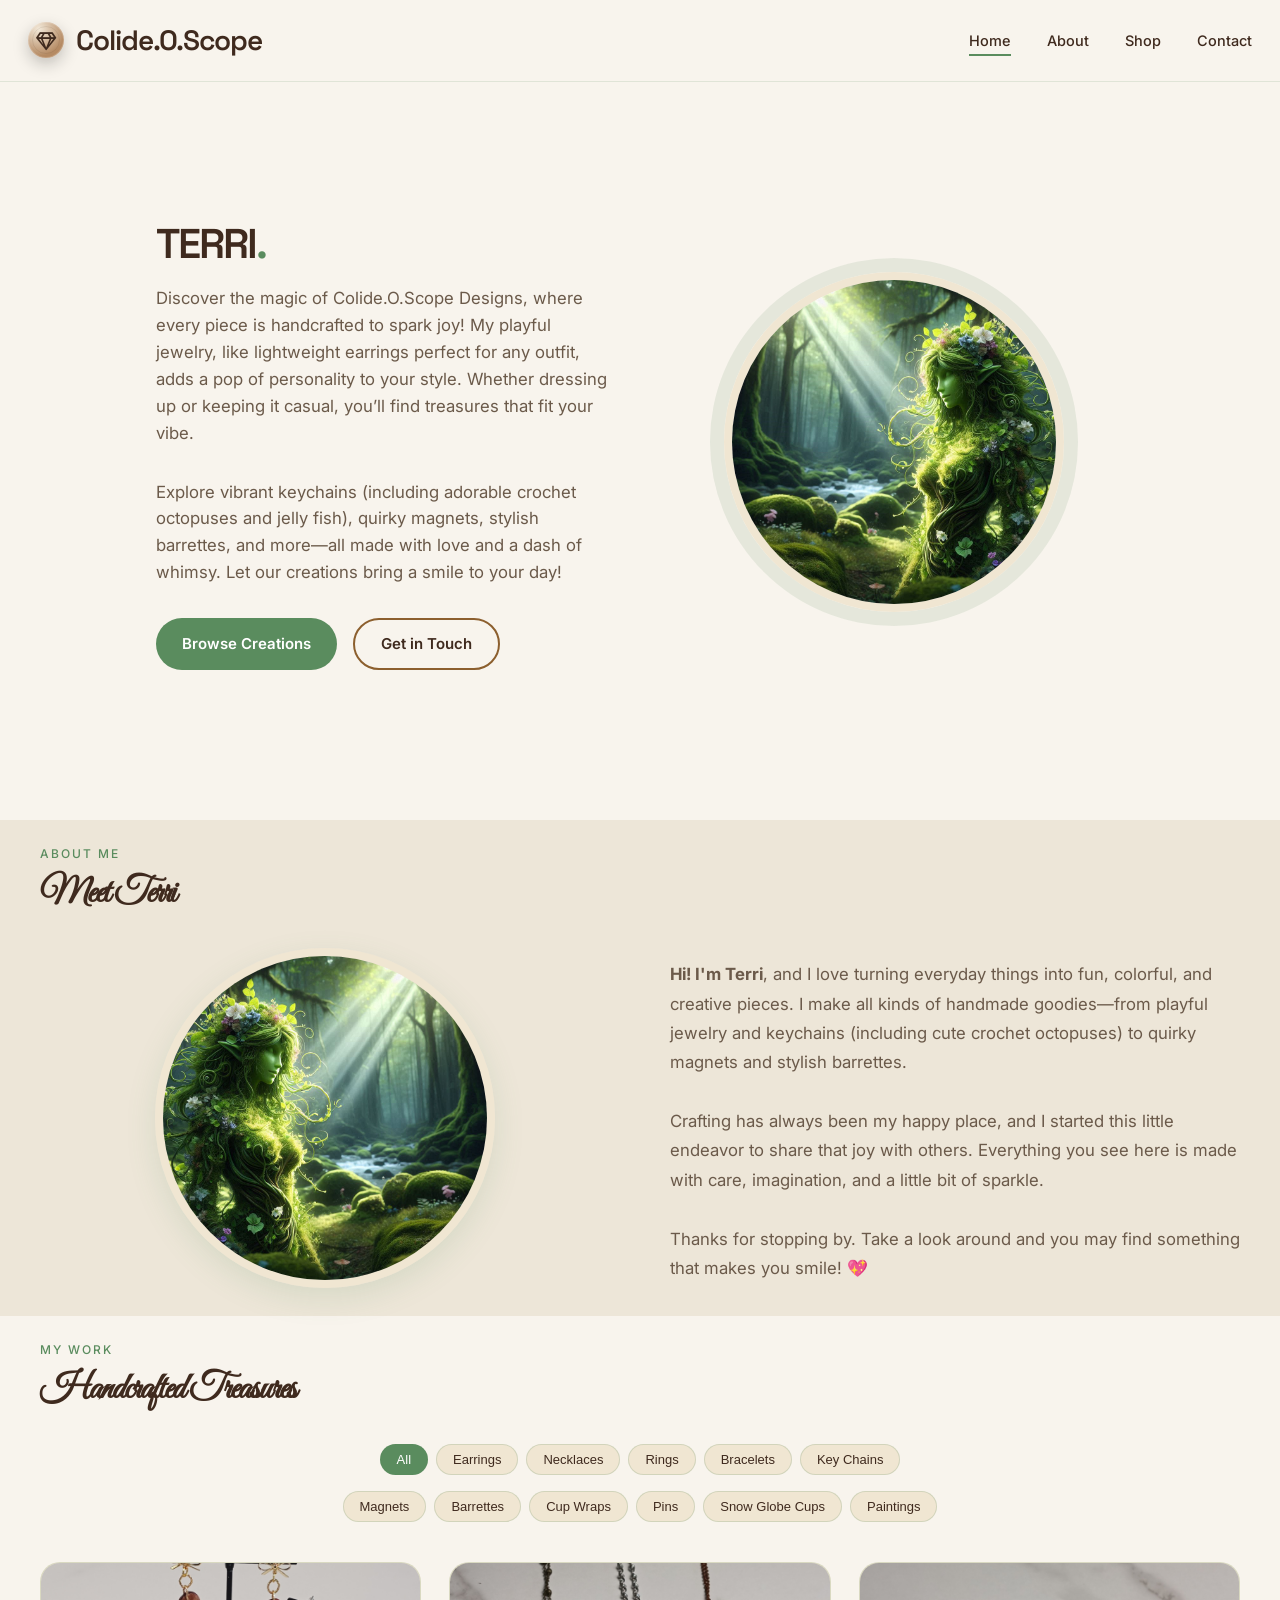
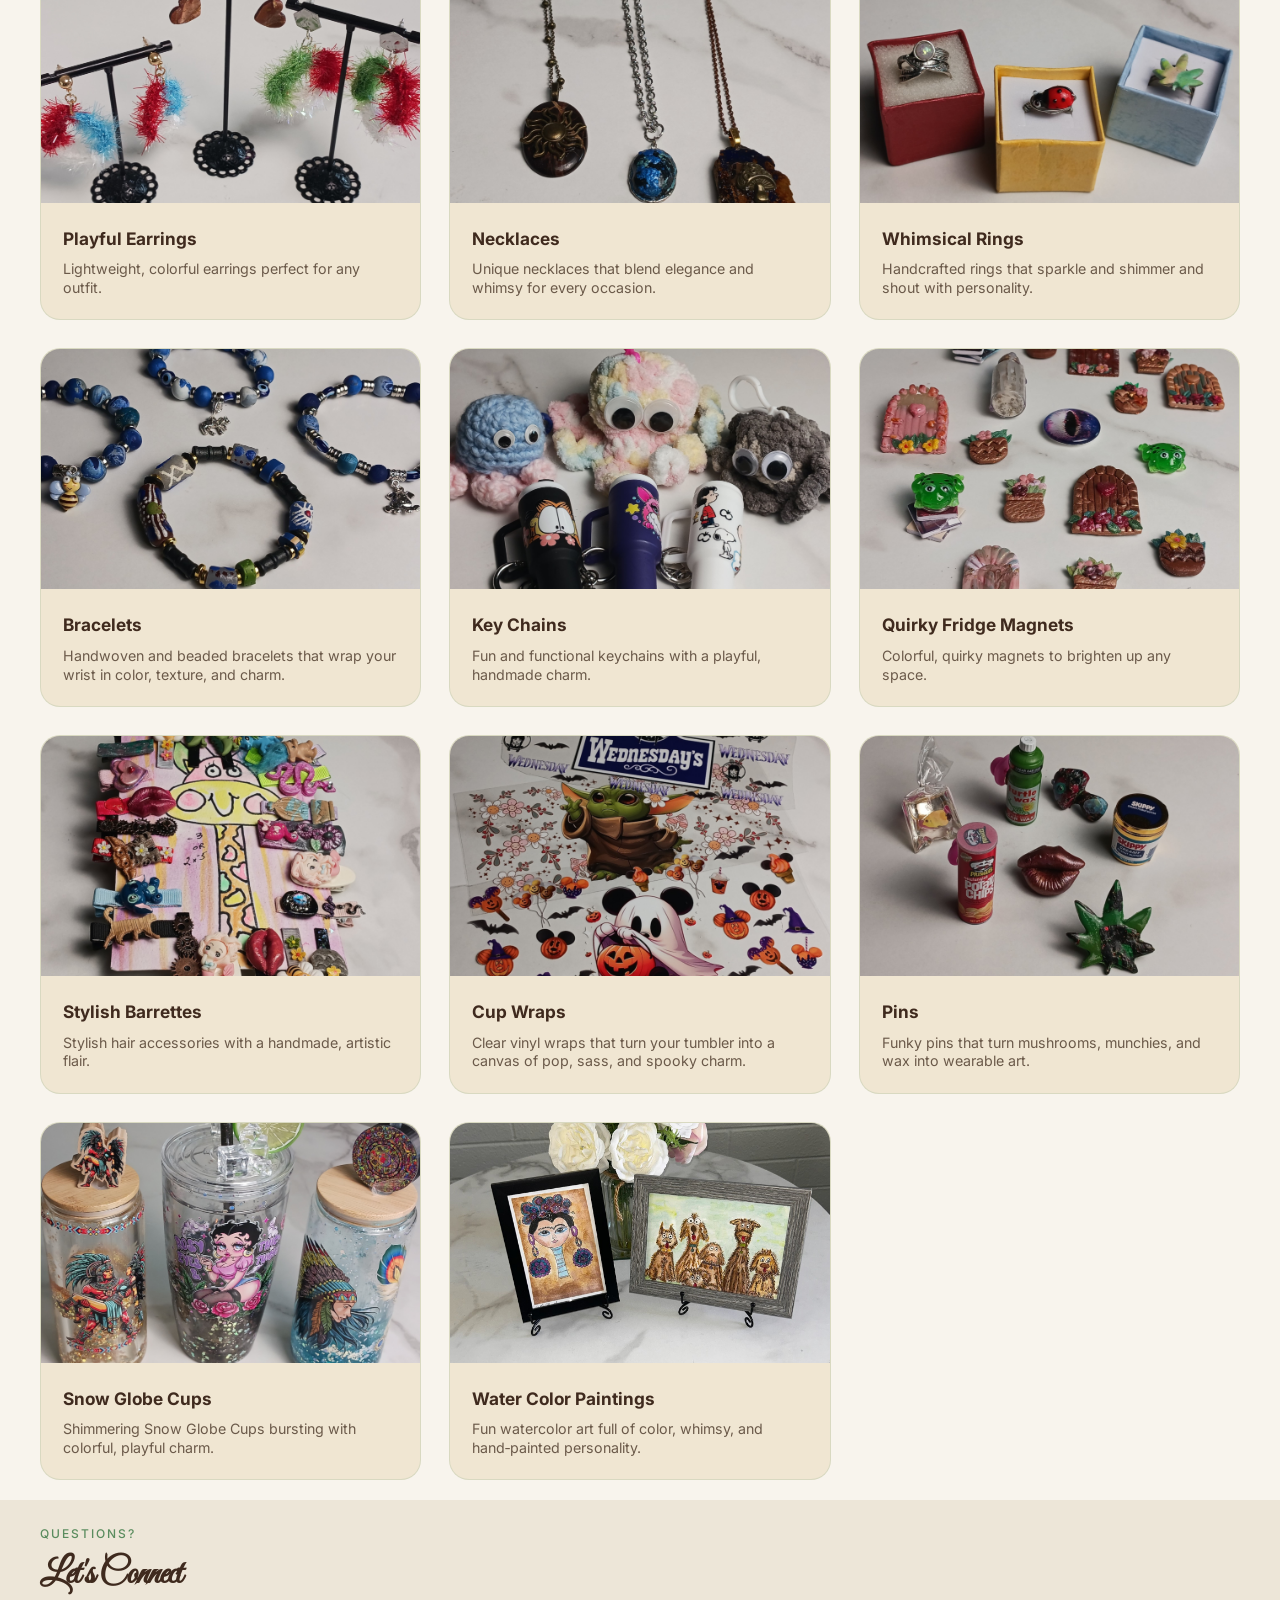
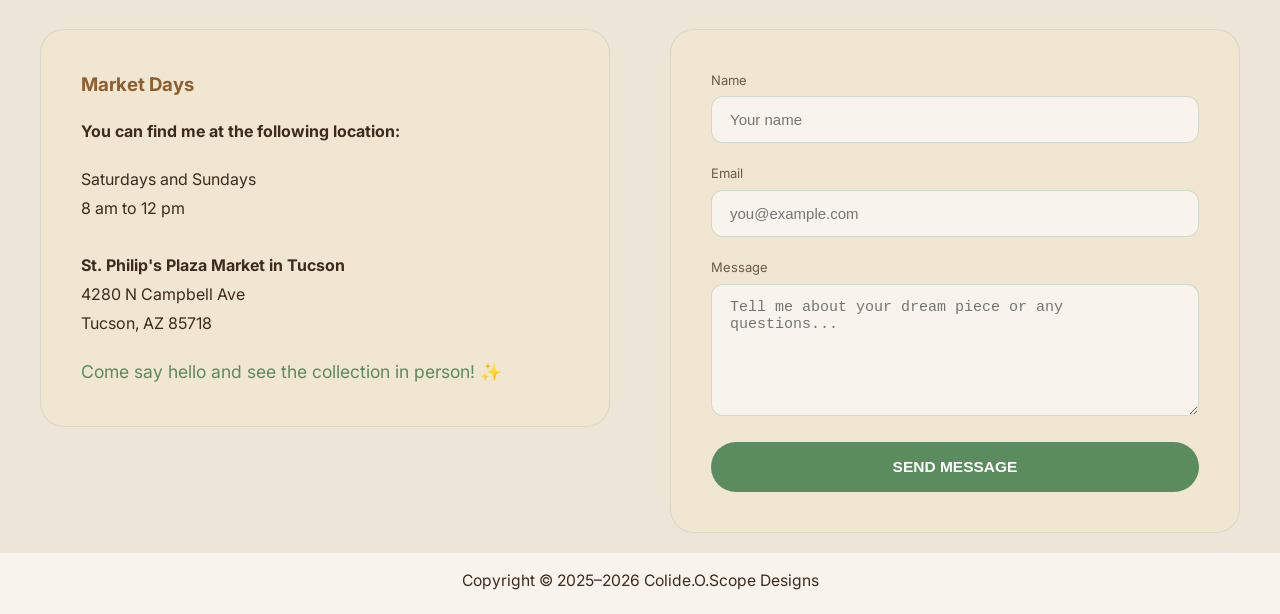
==== commit 46903e41: "Add files via upload" ====
--- a/test.html
+++ b/test.html
@@ -156,7 +156,7 @@
                             <label style="display:block; margin-bottom:6px; font-size:13px; color:var(--text-muted);">Message</label>
                             <textarea name="message" placeholder="Tell me about your dream piece or any questions..." rows="6" required></textarea>
                         </div>
-                        <div class="h-captcha" data-captcha="true" data-theme="light"></div>
+                        
                         <button type="submit" id="submit-btn">SEND MESSAGE</button>
                     </form>
                 </div>
